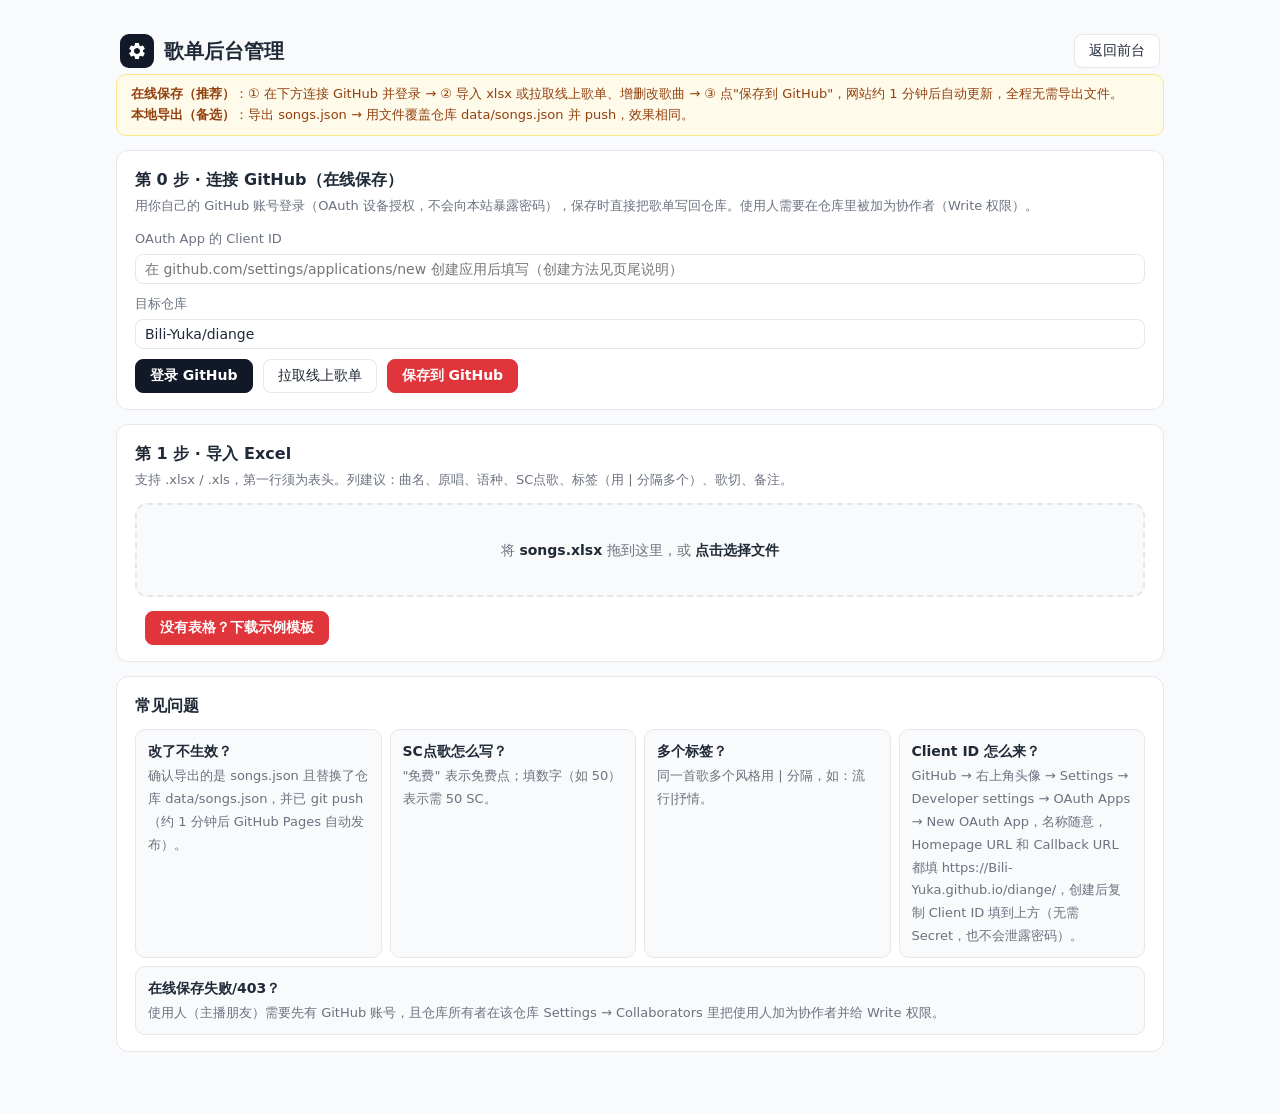
==== admin.html @ 0300aa12 "feat: 后台页新增 GitHub 在线保存（OAuth 设备流）" ====
<!DOCTYPE html>
<html lang="zh-CN">
<head>
<meta charset="UTF-8">
<meta name="viewport" content="width=device-width, initial-scale=1">
<title>歌单后台管理</title>
<link rel="icon" href="data:image/svg+xml,%3Csvg xmlns='http://www.w3.org/2000/svg' viewBox='0 0 24 24'%3E%3Crect width='24' height='24' rx='5' fill='%23111827'/%3E%3Cpath d='M19.14 12.94c.04-.3.06-.61.06-.94 0-.32-.02-.64-.07-.94l2.03-1.58c.18-.14.23-.41.12-.61l-1.92-3.32c-.12-.22-.37-.29-.59-.22l-2.39.96c-.5-.38-1.03-.7-1.62-.94L14.4 2.81c-.04-.24-.24-.41-.48-.41h-3.84c-.24 0-.43.17-.47.41L9.25 5.35C8.66 5.59 8.12 5.92 7.63 6.29L5.24 5.33c-.22-.08-.47 0-.59.22L2.74 8.87C2.62 9.08 2.66 9.34 2.86 9.48l2.03 1.58C4.84 11.36 4.8 11.69 4.8 12s.02.64.07.94l-2.03 1.58c-.18.14-.23.41-.12.61l1.92 3.32c.12.22.37.29.59.22l2.39-.96c.5.38 1.03.7 1.62.94l.36 2.54c.05.24.24.41.48.41h3.84c.24 0 .44-.17.47-.41l.36-2.54c.59-.24 1.13-.56 1.62-.94l2.39.96c.22.08.47 0 .59-.22l1.92-3.32c.12-.22.07-.47-.12-.61l-2.01-1.58zM12 15.6c-1.98 0-3.6-1.62-3.6-3.6s1.62-3.6 3.6-3.6 3.6 1.62 3.6 3.6-1.62 3.6-3.6 3.6z' fill='%23fff'/%3E%3C/svg%3E">
<style>
  :root {
    --accent: #e0353b; --accent-dark: #c12a30;
    --ink: #1f2937; --ink-2: #6b7280; --line: #e5e7eb;
    --bg-soft: #f9fafb;
  }
  * { box-sizing: border-box; }
  body {
    margin: 0; font-family: "Microsoft YaHei", "PingFang SC", system-ui, sans-serif;
    background: var(--bg-soft); color: var(--ink); font-size: 14px; line-height: 1.6;
  }
  .wrap { max-width: 1080px; margin: 0 auto; padding: 16px 16px 48px; }
  header.top { display: flex; align-items: center; justify-content: space-between; gap: 12px; flex-wrap: wrap; padding: 18px 4px 6px; }
  .brand { display: flex; align-items: center; gap: 10px; }
  .brand .logo { width: 34px; height: 34px; border-radius: 9px; background: #111827; color: #fff; display: flex; align-items: center; justify-content: center; font-size: 17px; flex: none; }
  .brand h1 { margin: 0; font-size: 20px; font-weight: 700; }
  .btn {
    border: 1px solid var(--line); background: #fff; color: var(--ink);
    padding: 7px 14px; border-radius: 8px; font-size: 14px; cursor: pointer; font-family: inherit;
  }
  .btn:hover { background: var(--bg-soft); }
  .btn-primary { background: var(--accent); border-color: var(--accent); color: #fff; font-weight: 600; }
  .btn-primary:hover { background: var(--accent-dark); border-color: var(--accent-dark); }
  .btn-dark { background: #111827; border-color: #111827; color: #fff; font-weight: 600; }
  .btn-dark:hover { background: #1f2937; }
  .btn:disabled { opacity: .45; cursor: not-allowed; }
  .card { background: #fff; border: 1px solid var(--line); border-radius: 12px; padding: 16px 18px; margin: 14px 0; }
  .card h2 { margin: 0 0 4px; font-size: 16px; }
  .card .sub { margin: 0 0 12px; color: var(--ink-2); font-size: 13px; }
  .drop {
    border: 2px dashed var(--line); border-radius: 12px; padding: 34px 16px; text-align: center;
    color: var(--ink-2); cursor: pointer; transition: border-color .15s, background .15s; background: var(--bg-soft);
  }
  .drop.drag { border-color: var(--accent); background: #fef2f2; }
  .drop b { color: var(--ink); }
  .mapping { display: flex; flex-wrap: wrap; gap: 10px; }
  .mapping-item { flex: 1 1 150px; }
  .mapping-item label { display: block; font-size: 13px; color: var(--ink-2); margin-bottom: 4px; }
  .select, .input {
    border: 1px solid var(--line); border-radius: 8px; padding: 6px 9px; font-size: 14px;
    font-family: inherit; background: #fff; color: var(--ink); width: 100%;
  }
  .toolbar { display: flex; flex-wrap: wrap; gap: 10px; align-items: center; margin-top: 14px; }
  .table-shell { overflow-x: auto; margin-top: 12px; }
  table { width: 100%; border-collapse: collapse; table-layout: fixed; min-width: 860px; }
  th { background: var(--bg-soft); border-bottom: 1px solid var(--line); padding: 8px 8px; text-align: left; font-weight: 600; font-size: 13px; color: var(--ink-2); white-space: nowrap; }
  td { padding: 5px 8px; border-bottom: 1px solid #f3f4f6; }
  td .input { padding: 4px 8px; font-size: 13px; }
  .del-row { color: var(--accent); border: none; background: none; cursor: pointer; font-size: 13px; font-family: inherit; padding: 4px 6px; }
  .del-row:hover { text-decoration: underline; }
  .count { color: var(--ink-2); font-size: 13px; }
  .steps { display: flex; flex-wrap: wrap; gap: 8px; margin-top: 10px; }
  .step { flex: 1 1 200px; border: 1px solid var(--line); border-radius: 10px; padding: 10px 12px; background: var(--bg-soft); }
  .step b { display: block; margin-bottom: 2px; }
  .step span { color: var(--ink-2); font-size: 13px; }
  .notice { background: #fffbeb; border: 1px solid #fde68a; color: #92400e; padding: 9px 14px; border-radius: 10px; font-size: 13px; }
  .toast {
    position: fixed; left: 50%; bottom: 32px; transform: translateX(-50%);
    background: #111827; color: #fff; padding: 10px 18px; border-radius: 10px; font-size: 14px;
    opacity: 0; pointer-events: none; transition: opacity .2s; z-index: 99; max-width: 84vw;
    box-shadow: 0 8px 24px rgba(0,0,0,.18);
  }
  .toast.show { opacity: 1; }
  pre.out { background: #0f172a; color: #d1d5db; padding: 12px; border-radius: 10px; overflow: auto; max-height: 240px; font-size: 12px; display: none; }
  .gh-row { margin-bottom: 10px; }
  .gh-row label { display: block; font-size: 13px; color: var(--ink-2); margin-bottom: 4px; }
  .gh-status { color: var(--ink-2); font-size: 13px; margin-left: 4px; }
  .gh-ok { color: #15803d; font-weight: 600; }
  .gh-warn { color: #b45309; font-weight: 600; }
</style>
</head>
<body>
<div class="wrap">
  <header class="top">
    <div class="brand">
      <div class="logo"><svg viewBox="0 0 24 24" width="20" height="20" fill="currentColor" aria-hidden="true"><path d="M19.14 12.94c.04-.3.06-.61.06-.94 0-.32-.02-.64-.07-.94l2.03-1.58c.18-.14.23-.41.12-.61l-1.92-3.32c-.12-.22-.37-.29-.59-.22l-2.39.96c-.5-.38-1.03-.7-1.62-.94L14.4 2.81c-.04-.24-.24-.41-.48-.41h-3.84c-.24 0-.43.17-.47.41L9.25 5.35C8.66 5.59 8.12 5.92 7.63 6.29L5.24 5.33c-.22-.08-.47 0-.59.22L2.74 8.87C2.62 9.08 2.66 9.34 2.86 9.48l2.03 1.58C4.84 11.36 4.8 11.69 4.8 12s.02.64.07.94l-2.03 1.58c-.18.14-.23.41-.12.61l1.92 3.32c.12.22.37.29.59.22l2.39-.96c.5.38 1.03.7 1.62.94l.36 2.54c.05.24.24.41.48.41h3.84c.24 0 .44-.17.47-.41l.36-2.54c.59-.24 1.13-.56 1.62-.94l2.39.96c.22.08.47 0 .59-.22l1.92-3.32c.12-.22.07-.47-.12-.61l-2.01-1.58zM12 15.6c-1.98 0-3.6-1.62-3.6-3.6s1.62-3.6 3.6-3.6 3.6 1.62 3.6 3.6-1.62 3.6-3.6 3.6z"/></svg></div>
      <div><h1>歌单后台管理</h1></div>
    </div>
    <button class="btn" onclick="location.href='index.html'">返回前台</button>
  </header>

  <div class="notice">
    <b>在线保存（推荐）</b>：① 在下方连接 GitHub 并登录 → ② 导入 xlsx 或拉取线上歌单、增删改歌曲 → ③ 点"保存到 GitHub"，网站约 1 分钟后自动更新，全程无需导出文件。<br>
    <b>本地导出（备选）</b>：导出 songs.json → 用文件覆盖仓库 data/songs.json 并 push，效果相同。
  </div>

  <div class="card">
    <h2>第 0 步 · 连接 GitHub（在线保存）</h2>
    <p class="sub">用你自己的 GitHub 账号登录（OAuth 设备授权，不会向本站暴露密码），保存时直接把歌单写回仓库。使用人需要在仓库里被加为协作者（Write 权限）。</p>
    <div class="gh-row">
      <label>OAuth App 的 Client ID</label>
      <input class="input" id="ghClientId" placeholder="在 github.com/settings/applications/new 创建应用后填写（创建方法见页尾说明）">
    </div>
    <div class="gh-row">
      <label>目标仓库</label>
      <input class="input" id="ghRepo" value="Bili-Yuka/diange">
    </div>
    <div class="toolbar" style="margin-top:10px;">
      <button class="btn btn-dark" id="btnGhLogin">登录 GitHub</button>
      <button class="btn" id="btnGhLogout" style="display:none;">退出登录</button>
      <button class="btn" id="btnGhLoad">拉取线上歌单</button>
      <button class="btn btn-primary" id="btnGhSave">保存到 GitHub</button>
      <span id="ghStatus" class="gh-status"></span>
    </div>
  </div>

  <div class="card">
    <h2>第 1 步 · 导入 Excel</h2>
    <p class="sub">支持 .xlsx / .xls，第一行须为表头。列建议：曲名、原唱、语种、SC点歌、标签（用 | 分隔多个）、歌切、备注。</p>
    <div class="drop" id="drop">
      将 <b>songs.xlsx</b> 拖到这里，或 <b>点击选择文件</b><br>
      <span id="fileHint" style="font-size:13px;"></span>
    </div>
    <input type="file" id="fileInput" accept=".xlsx,.xls" style="display:none">
    <div class="toolbar" id="importToolbar" hidden>
      <span class="count" id="importInfo"></span>
      <button class="btn btn-primary" id="btnUseTemplate">没有表格？下载示例模板</button>
    </div>
  </div>

  <div class="card" id="mapCard" hidden>
    <h2>第 2 步 · 核对字段映射</h2>
    <p class="sub">把 Excel 里的每一列对应到歌单字段（可手动调整；不用的列选"忽略"）。</p>
    <div class="mapping" id="mappingBox"></div>
    <div class="toolbar">
      <button class="btn btn-primary" id="btnApply">应用映射并预览</button>
    </div>
  </div>

  <div class="card" id="editCard" hidden>
    <h2>第 3 步 · 预览与编辑</h2>
    <p class="sub">直接修改表格内容即可；新增行在末尾追加，删除用行尾的"删"。</p>
    <div class="table-shell">
      <table>
        <colgroup>
          <col style="width:34px"><col style="width:18%"><col style="width:14%"><col style="width:9%">
          <col style="width:12%"><col style="width:20%"><col style="width:9%"><col style="width:18%">
        </colgroup>
        <thead>
          <tr><th></th><th>曲名</th><th>原唱</th><th>语种</th><th>SC点歌</th><th>标签（| 分隔）</th><th>歌切</th><th>备注</th></tr>
        </thead>
        <tbody id="editBody"></tbody>
      </table>
    </div>
    <div class="toolbar">
      <button class="btn" id="btnAddRow">＋ 新增一行</button>
      <span class="count" id="editCount"></span>
    </div>
  </div>

  <div class="card" id="exportCard" hidden>
    <h2>第 4 步 · 导出更新数据</h2>
    <p class="sub">导出后把 songs.json 覆盖到仓库 data/songs.json 并推送，前台即更新。</p>
    <div class="toolbar">
      <button class="btn btn-dark" id="btnExportJson">导出 songs.json（推荐）</button>
      <button class="btn" id="btnExportXlsx">导出 songs.xlsx（备份用）</button>
      <button class="btn" id="btnCopyJson">复制 JSON</button>
    </div>
    <pre class="out" id="jsonPreview"></pre>
  </div>

  <div class="card">
    <h2>常见问题</h2>
    <div class="steps">
      <div class="step"><b>改了不生效？</b><span>确认导出的是 songs.json 且替换了仓库 data/songs.json，并已 git push（约 1 分钟后 GitHub Pages 自动发布）。</span></div>
      <div class="step"><b>SC点歌怎么写？</b><span>"免费" 表示免费点；填数字（如 50）表示需 50 SC。</span></div>
      <div class="step"><b>多个标签？</b><span>同一首歌多个风格用 | 分隔，如：流行|抒情。</span></div>
      <div class="step"><b>Client ID 怎么来？</b><span>GitHub → 右上角头像 → Settings → Developer settings → OAuth Apps → New OAuth App，名称随意，Homepage URL 和 Callback URL 都填 https://Bili-Yuka.github.io/diange/，创建后复制 Client ID 填到上方（无需 Secret，也不会泄露密码）。</span></div>
      <div class="step"><b>在线保存失败/403？</b><span>使用人（主播朋友）需要先有 GitHub 账号，且仓库所有者在该仓库 Settings → Collaborators 里把使用人加为协作者并给 Write 权限。</span></div>
    </div>
  </div>
</div>

<div class="toast" id="toast"></div>

<script>
(function () {
  "use strict";

  var FIELDS = [
    { key: "name", label: "曲名", aliases: ["曲名", "歌名", "歌曲", "title", "歌名/歌手"] },
    { key: "artist", label: "原唱", aliases: ["原唱", "歌手", "演唱"] },
    { key: "lang", label: "语种", aliases: ["语种", "语言"] },
    { key: "sc", label: "SC点歌", aliases: ["sc点歌", "sc", "点歌价格", "价格"] },
    { key: "tags", label: "标签", aliases: ["标签", "风格", "类型"] },
    { key: "cut", label: "歌切", aliases: ["歌切", "切歌"] },
    { key: "note", label: "备注", aliases: ["备注", "说明"] }
  ];
  var SAMPLE_FILE = "data/songs.xlsx";

  var $ = function (id) { return document.getElementById(id); };
  var rows = [];        // [{name,artist,lang,sc,tags,cut,note}]
  var mapping = {};     // excelColIndex -> fieldKey
  var sheetHeaders = [];
  var lastRawBody = []; // 最近一次导入的原始数据行，供“应用映射”重建

  function esc(s) {
    return String(s == null ? "" : s)
      .replace(/&/g, "&amp;").replace(/</g, "&lt;").replace(/>/g, "&gt;")
      .replace(/"/g, "&quot;");
  }
  var toastTimer = null;
  function toast(msg) {
    var t = $("toast");
    t.textContent = msg;
    t.classList.add("show");
    clearTimeout(toastTimer);
    toastTimer = setTimeout(function () { t.classList.remove("show"); }, 2400);
  }

  /* ---------- SheetJS 加载（jsDelivr 优先，cdnjs 兜底） ---------- */
  function loadSheetJS(onReady) {
    if (window.XLSX) { onReady(); return; }
    var urls = [
      "https://fastly.jsdelivr.net/npm/xlsx@0.18.5/dist/xlsx.full.min.js",
      "https://cdnjs.cloudflare.com/ajax/libs/xlsx/0.18.5/xlsx.full.min.js"
    ];
    var i = 0;
    (function next() {
      if (i >= urls.length) { toast("Excel 解析库加载失败，请检查网络后重试"); return; }
      var s = document.createElement("script");
      s.src = urls[i++];
      s.onload = function () { window.XLSX ? onReady() : next(); };
      s.onerror = next;
      document.head.appendChild(s);
    })();
  }

  /* ---------- 拖拽 / 选择文件 ---------- */
  var drop = $("drop"), fileInput = $("fileInput");
  drop.addEventListener("click", function () { fileInput.click(); });
  drop.addEventListener("dragover", function (e) { e.preventDefault(); drop.classList.add("drag"); });
  drop.addEventListener("dragleave", function () { drop.classList.remove("drag"); });
  drop.addEventListener("drop", function (e) {
    e.preventDefault();
    drop.classList.remove("drag");
    if (e.dataTransfer.files.length) handleFile(e.dataTransfer.files[0]);
  });
  fileInput.addEventListener("change", function () { if (fileInput.files.length) handleFile(fileInput.files[0]); });

  function handleFile(file) {
    $("fileHint").textContent = file.name + "（" + (file.size / 1024).toFixed(1) + " KB）";
    loadSheetJS(function () {
      var reader = new FileReader();
      reader.onload = function (e) {
        try {
          var wb = XLSX.read(e.target.result, { type: "array" });
          var ws = wb.Sheets[wb.SheetNames[0]];
          var data = XLSX.utils.sheet_to_json(ws, { header: 1, defval: "" });
          if (!data.length) { toast("表格是空的"); return; }
          sheetHeaders = data[0].map(String).map(function (h) { return h.trim(); });
          var body = data.slice(1).filter(function (r) { return r.some(function (v) { return String(v).trim() !== ""; }); });
          lastRawBody = body;
          initMapping(sheetHeaders);
          rawToRows(body);
          $("importToolbar").hidden = false;
          $("importInfo").textContent = "已读取 " + body.length + " 行数据（含表头 " + sheetHeaders.length + " 列）";
          showCard($("mapCard"), true);
          toast("解析成功，请核对字段映射");
        } catch (err) {
          toast("解析失败：" + err.message);
        }
      };
      reader.readAsArrayBuffer(file);
    });
  }

  /* ---------- 字段映射 ---------- */
  function matchField(header) {
    var h = header.toLowerCase().replace(/[\s_\-]/g, "");
    for (var i = 0; i < FIELDS.length; i++) {
      var f = FIELDS[i];
      if (f.aliases.some(function (a) { return h.indexOf(a.toLowerCase().replace(/[\s_\-]/g, "")) >= 0 || a.toLowerCase().replace(/[\s_\-]/g, "") === h; })) {
        return f.key;
      }
    }
    return "";
  }
  function initMapping(headers) {
    mapping = {};
    headers.forEach(function (h, idx) { mapping[idx] = matchField(h); });
  }
  function showCard(el, show) { el.hidden = !show; }

  function renderMapping() {
    var box = $("mappingBox");
    box.innerHTML = "";
    sheetHeaders.forEach(function (h, idx) {
      var wrap = document.createElement("div");
      wrap.className = "mapping-item";
      var lab = document.createElement("label");
      lab.textContent = "列 " + (idx + 1) + "：" + h;
      var sel = document.createElement("select");
      sel.className = "select";
      var opts = [{ key: "", label: "忽略" }].concat(FIELDS);
      opts.forEach(function (o) {
        var op = document.createElement("option");
        op.value = o.key;
        op.textContent = o.label;
        if (o.key === mapping[idx]) op.selected = true;
        sel.appendChild(op);
      });
      sel.addEventListener("change", function () { mapping[idx] = sel.value; });
      wrap.appendChild(lab); wrap.appendChild(sel);
      box.appendChild(wrap);
    });
  }

  /* ---------- 数据行 ---------- */
  function rawToRows(body) {
    rows = [];
    body.forEach(function (r) {
      var song = { name: "", artist: "", lang: "", sc: "免费", tags: "", cut: "", note: "" };
      sheetHeaders.forEach(function (h, idx) {
        var key = mapping[idx];
        if (!key) return;
        song[key] = String(r[idx] == null ? "" : r[idx]).trim();
      });
      rows.push(song);
    });
    renderEdit();
  }

  function renderEdit() {
    var tb = $("editBody");
    tb.innerHTML = "";
    rows.forEach(function (song, i) {
      var tr = document.createElement("tr");
      var tds = [
        '<td><button class="del-row" data-i="' + i + '" type="button">删</button></td>',
        '<td><input class="input" data-i="' + i + '" data-f="name" value="' + esc(song.name) + '"></td>',
        '<td><input class="input" data-i="' + i + '" data-f="artist" value="' + esc(song.artist) + '"></td>',
        '<td><input class="input" data-i="' + i + '" data-f="lang" value="' + esc(song.lang) + '"></td>',
        '<td><input class="input" data-i="' + i + '" data-f="sc" value="' + esc(song.sc) + '"></td>',
        '<td><input class="input" data-i="' + i + '" data-f="tags" value="' + esc(song.tags) + '"></td>',
        '<td><input class="input" data-i="' + i + '" data-f="cut" value="' + esc(song.cut) + '"></td>',
        '<td><input class="input" data-i="' + i + '" data-f="note" value="' + esc(song.note) + '"></td>'
      ].join("");
      tr.innerHTML = tds;
      tb.appendChild(tr);
    });
    $("editCount").textContent = "共 " + rows.length + " 首";
    showCard($("editCard"), true);
    showCard($("exportCard"), true);
  }

  function bindEditEvents() {
    $("editBody").addEventListener("input", function (e) {
      var t = e.target;
      if (t.classList && t.classList.contains("input") && t.dataset.i != null) {
        rows[parseInt(t.dataset.i, 10)][t.dataset.f] = t.value;
      }
    });
    $("editBody").addEventListener("click", function (e) {
      var b = e.target;
      if (b.classList && b.classList.contains("del-row")) {
        rows.splice(parseInt(b.dataset.i, 10), 1);
        renderEdit();
        toast("已删除该行");
      }
    });
    $("btnAddRow").addEventListener("click", function () {
      rows.push({ name: "", artist: "", lang: "国语", sc: "免费", tags: "", cut: "无", note: "" });
      renderEdit();
      toast("已新增一行");
    });
  }

  /* ---------- 导出 ---------- */
  function buildJson() {
    var out = rows.filter(function (s) { return s.name.trim(); }).map(function (s) {
      var tags = [];
      if (s.tags) tags = s.tags.split(/[|｜,，]/).map(function (x) { return x.trim(); }).filter(Boolean);
      return {
        name: s.name.trim(),
        artist: s.artist.trim(),
        lang: s.lang.trim(),
        sc: s.sc.trim() || "免费",
        tags: tags,
        cut: s.cut.trim(),
        note: s.note.trim()
      };
    });
    return { songs: out };
  }
  function download(filename, text, mime) {
    var blob = new Blob([text], { type: mime || "application/octet-stream" });
    var a = document.createElement("a");
    a.href = URL.createObjectURL(blob);
    a.download = filename;
    document.body.appendChild(a);
    a.click();
    setTimeout(function () { URL.revokeObjectURL(a.href); document.body.removeChild(a); }, 500);
  }

  /* ---------- GitHub 在线保存（OAuth 设备流） ---------- */
  var GH = {
    clientId: "",
    repo: "Bili-Yuka/diange",
    token: null
  };
  try {
    GH.clientId = localStorage.getItem("gh_client_id") || "";
    GH.repo = localStorage.getItem("gh_repo") || "Bili-Yuka/diange";
    GH.token = sessionStorage.getItem("gh_token") || null;
  } catch (e) {}

  function b64encodeUtf8(text) {
    return btoa(unescape(encodeURIComponent(text)));
  }
  function b64decodeUtf8(b64) {
    try {
      return decodeURIComponent(escape(atob(b64)));
    } catch (e) {
      var bin = atob(b64), bytes = new Uint8Array(bin.length);
      for (var i = 0; i < bin.length; i++) bytes[i] = bin.charCodeAt(i);
      return new TextDecoder("utf-8").decode(bytes);
    }
  }
  function ghHeaders() {
    return { "Authorization": "Bearer " + GH.token, "Accept": "application/vnd.github+json" };
  }
  function ghShowStatus(msg, ok) {
    var el = $("ghStatus");
    el.textContent = msg;
    el.className = "gh-status" + (ok ? " gh-ok" : "");
  }
  function ghAfterLogin() {
    fetch("https://api.github.com/user", { headers: ghHeaders() })
      .then(function (r) { return r.json(); })
      .then(function (me) {
        if (me && me.login) {
          ghShowStatus("已登录：" + me.login + "（" + me.name + "）", true);
          $("btnGhLogin").textContent = "重新登录";
          $("btnGhLogout").style.display = "";
        }
      })
      .catch(function () { ghShowStatus("已登录（账号信息获取失败）", true); });
  }
  function ghLogin() {
    var clientId = $("ghClientId").value.trim();
    if (!clientId) { toast("请先在上方填写 OAuth App 的 Client ID"); return; }
    localStorage.setItem("gh_client_id", clientId);
    GH.clientId = clientId;
    ghShowStatus("正在获取授权码…");
    fetch("https://github.com/login/device/code", {
      method: "POST",
      headers: { "Content-Type": "application/json", "Accept": "application/json" },
      body: JSON.stringify({ client_id: clientId, scope: "public_repo" })
    }).then(function (r) { return r.json(); }).then(function (code) {
      if (code.error) { ghShowStatus("获取授权码失败：" + (code.error_description || code.error)); return; }
      ghShowStatus("已弹出 GitHub 页面：请在其中输入授权码 " + code.user_code + "，等待确认授权…", false);
      window.open(code.verification_uri, "_blank");
      var steps = 0;
      var timer = setInterval(function () {
        steps++;
        fetch("https://github.com/login/oauth/access_token", {
          method: "POST",
          headers: { "Content-Type": "application/json", "Accept": "application/json" },
          body: JSON.stringify({ client_id: clientId, device_code: code.device_code, grant_type: "urn:ietf:params:oauth:grant-type:device_code" })
        }).then(function (r) { return r.json(); }).then(function (t) {
          if (t.access_token) {
            clearInterval(timer);
            GH.token = t.access_token;
            try { sessionStorage.setItem("gh_token", t.access_token); } catch (e) {}
            ghAfterLogin();
            toast("GitHub 登录成功");
            return;
          }
          if (t.error === "expired_token" || t.error === "access_denied") {
            clearInterval(timer);
            ghShowStatus("授权失败或已取消，请重试");
            return;
          }
          if (t.error === "slow_down") { steps++; }
          if (steps > 120) {
            clearInterval(timer);
            ghShowStatus("授权超时，请重试");
          }
        });
      }, 5000);
    }).catch(function (err) { ghShowStatus("连接 GitHub 失败：" + err.message); });
  }
  function ghLogout() {
    GH.token = null;
    try { sessionStorage.removeItem("gh_token"); } catch (e) {}
    ghShowStatus("未登录");
    $("btnGhLogin").textContent = "登录 GitHub";
    $("btnGhLogout").style.display = "none";
    toast("已退出登录");
  }
  function ghRepo() {
    var r = $("ghRepo").value.trim();
    if (!r) { toast("请填写目标仓库（格式：用户名/仓库名）"); return ""; }
    localStorage.setItem("gh_repo", r);
    GH.repo = r;
    return r;
  }
  function ghLoadRemote() {
    if (!GH.token) { toast("请先登录 GitHub"); return; }
    var repo = ghRepo();
    if (!repo) return;
    ghShowStatus("正在拉取线上歌单…");
    fetch("https://api.github.com/repos/" + repo + "/contents/data/songs.json", { headers: ghHeaders() })
      .then(function (r) {
        if (r.status === 404) { throw new Error("仓库里还没有 data/songs.json，请先在本地推送一次"); }
        if (r.status === 403) { throw new Error("权限不足（HTTP 403）：你还没有该仓库的写权限，需被加为协作者"); }
        if (!r.ok) { throw new Error("读取失败（HTTP " + r.status + "）"); }
        return r.json();
      })
      .then(function (d) {
        GH.sha = d.sha;
        var data = JSON.parse(b64decodeUtf8(d.content));
        rows = (data.songs || []).map(function (s) {
          return {
            name: s.name || "", artist: s.artist || "", lang: s.lang || "",
            sc: String(s.sc == null ? "" : s.sc), tags: (s.tags || []).join("|"),
            cut: s.cut || "", note: s.note || ""
          };
        });
        renderEdit();
        ghShowStatus("已加载线上歌单 " + rows.length + " 首", true);
        toast("已加载线上歌单 " + rows.length + " 首");
      })
      .catch(function (err) { ghShowStatus(err.message); toast(err.message); });
  }
  function ghSave() {
    if (!GH.token) { toast("请先登录 GitHub"); return; }
    var repo = ghRepo();
    if (!repo) return;
    var text = JSON.stringify(buildJson(), null, 2);
    ghShowStatus("正在保存…");
    fetch("https://api.github.com/repos/" + repo + "/contents/data/songs.json", { headers: ghHeaders() })
      .then(function (r) {
        if (r.status === 404) { throw new Error("仓库里没有 data/songs.json，请先在本地推送一次"); }
        if (r.status === 403) { throw new Error("权限不足（HTTP 403）：你还没有该仓库的写权限，需被加为协作者"); }
        if (!r.ok) { throw new Error("读取失败（HTTP " + r.status + "）"); }
        return r.json();
      })
      .then(function (d) {
        return fetch("https://api.github.com/repos/" + repo + "/contents/data/songs.json", {
          method: "PUT",
          headers: Object.assign({ "Content-Type": "application/json" }, ghHeaders()),
          body: JSON.stringify({ message: "更新歌单（网页后台）", content: b64encodeUtf8(text), sha: d.sha })
        });
      })
      .then(function (put) {
        if (put.status === 200 || put.status === 201) {
          ghShowStatus("已保存成功！网站约 1 分钟后自动更新", true);
          toast("已保存！网站约 1 分钟后自动更新");
        } else if (put.status === 403) {
          ghShowStatus("保存失败：权限不足，需被加为协作者");
        } else if (put.status === 422) {
          ghShowStatus("保存失败：文件刚被他人修改，请重试");
        } else {
          ghShowStatus("保存失败（HTTP " + put.status + "）");
        }
      })
      .catch(function (err) { ghShowStatus(err.message); toast(err.message); });
  }

  /* ---------- 事件绑定 ---------- */
  $("btnApply").addEventListener("click", function () {
    if (lastRawBody && lastRawBody.length) {
      rawToRows(lastRawBody);
      renderMapping();
      toast("已按当前映射重新生成预览");
    } else {
      toast("请先导入 Excel 文件");
    }
  });

  $("btnExportJson").addEventListener("click", function () {
    var data = buildJson();
    var text = JSON.stringify(data, null, 2);
    download("songs.json", text, "application/json");
    $("jsonPreview").textContent = text;
    $("jsonPreview").style.display = "block";
    toast("已导出 songs.json，请覆盖仓库 data/songs.json 后推送");
  });
  $("btnCopyJson").addEventListener("click", function () {
    var text = JSON.stringify(buildJson(), null, 2);
    if (navigator.clipboard && navigator.clipboard.writeText) {
      navigator.clipboard.writeText(text).then(function () { toast("JSON 已复制到剪贴板"); }, function () { toast("复制失败，请手动选择"); });
    } else {
      var ta = document.createElement("textarea");
      ta.value = text; document.body.appendChild(ta); ta.select();
      try { document.execCommand("copy"); toast("JSON 已复制到剪贴板"); } catch (e) { toast("复制失败，请手动选择"); }
      document.body.removeChild(ta);
    }
  });
  $("btnExportXlsx").addEventListener("click", function () {
    loadSheetJS(function () {
      try {
        var data = buildJson();
        var aoa = [["曲名", "原唱", "语种", "SC点歌", "标签", "歌切", "备注"]];
        data.songs.forEach(function (s) {
          aoa.push([s.name, s.artist, s.lang, s.sc, s.tags.join("|"), s.cut, s.note]);
        });
        var ws = XLSX.utils.aoa_to_sheet(aoa);
        ws["!cols"] = [{wch:16},{wch:14},{wch:8},{wch:10},{wch:20},{wch:8},{wch:14}];
        var wb = XLSX.utils.book_new();
        XLSX.utils.book_append_sheet(wb, ws, "歌单");
        XLSX.writeFile(wb, "songs.xlsx");
        toast("已导出 songs.xlsx");
      } catch (err) {
        toast("导出失败：" + err.message);
      }
    });
  });
  $("btnUseTemplate").addEventListener("click", function () {
    var a = document.createElement("a");
    a.href = SAMPLE_FILE;
    a.download = "songs.xlsx";
    document.body.appendChild(a); a.click();
    document.body.removeChild(a);
    toast("已开始下载示例模板 songs.xlsx");
  });

  bindEditEvents();

  /* GitHub 在线保存 - 事件绑定与初始化 */
  $("btnGhLogin").addEventListener("click", ghLogin);
  $("btnGhLogout").addEventListener("click", ghLogout);
  $("btnGhLoad").addEventListener("click", ghLoadRemote);
  $("btnGhSave").addEventListener("click", ghSave);
  $("ghClientId").value = GH.clientId;
  $("ghRepo").value = GH.repo;
  if (GH.token) { ghAfterLogin(); }
})();
</script>
</body>
</html>
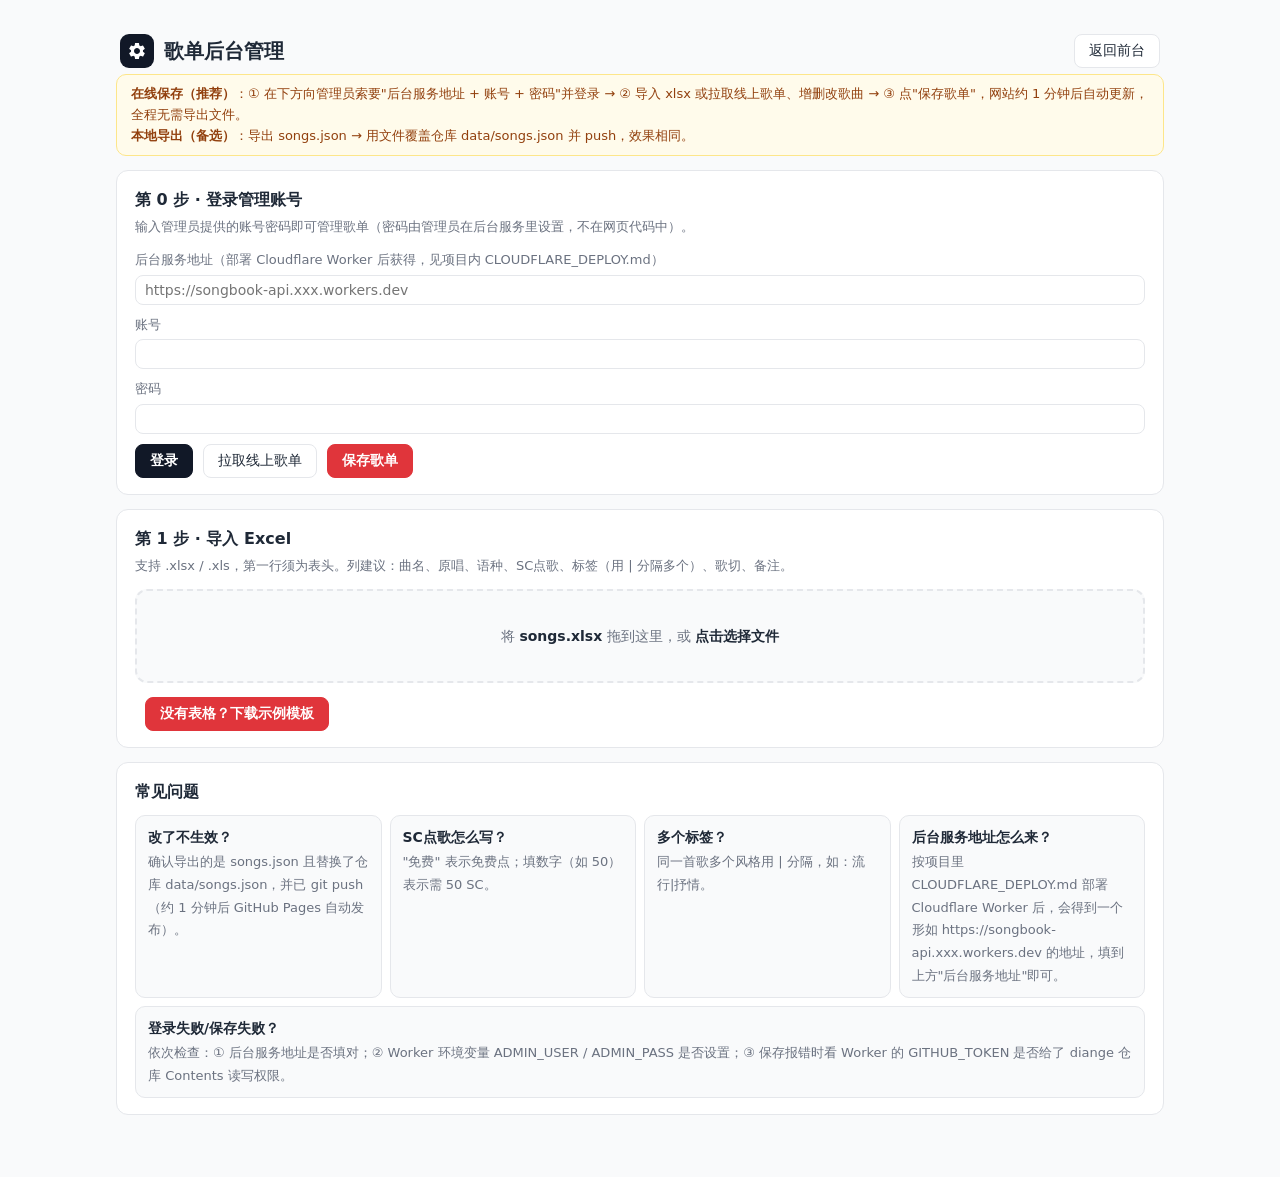
==== commit d023e566: "feat: 账号密码登录后台（Cloudflare Worker 代理写 GitHub）" ====
--- a/admin.html
+++ b/admin.html
@@ -87,26 +87,30 @@
   </header>
 
   <div class="notice">
-    <b>在线保存（推荐）</b>：① 在下方连接 GitHub 并登录 → ② 导入 xlsx 或拉取线上歌单、增删改歌曲 → ③ 点"保存到 GitHub"，网站约 1 分钟后自动更新，全程无需导出文件。<br>
+    <b>在线保存（推荐）</b>：① 在下方向管理员索要"后台服务地址 + 账号 + 密码"并登录 → ② 导入 xlsx 或拉取线上歌单、增删改歌曲 → ③ 点"保存歌单"，网站约 1 分钟后自动更新，全程无需导出文件。<br>
     <b>本地导出（备选）</b>：导出 songs.json → 用文件覆盖仓库 data/songs.json 并 push，效果相同。
   </div>
 
   <div class="card">
-    <h2>第 0 步 · 连接 GitHub（在线保存）</h2>
-    <p class="sub">用你自己的 GitHub 账号登录（OAuth 设备授权，不会向本站暴露密码），保存时直接把歌单写回仓库。使用人需要在仓库里被加为协作者（Write 权限）。</p>
+    <h2>第 0 步 · 登录管理账号</h2>
+    <p class="sub">输入管理员提供的账号密码即可管理歌单（密码由管理员在后台服务里设置，不在网页代码中）。</p>
     <div class="gh-row">
-      <label>OAuth App 的 Client ID</label>
-      <input class="input" id="ghClientId" placeholder="在 github.com/settings/applications/new 创建应用后填写（创建方法见页尾说明）">
+      <label>后台服务地址（部署 Cloudflare Worker 后获得，见项目内 CLOUDFLARE_DEPLOY.md）</label>
+      <input class="input" id="apiUrl" placeholder="https://songbook-api.xxx.workers.dev">
     </div>
     <div class="gh-row">
-      <label>目标仓库</label>
-      <input class="input" id="ghRepo" value="Bili-Yuka/diange">
+      <label>账号</label>
+      <input class="input" id="loginUser" autocomplete="username">
+    </div>
+    <div class="gh-row">
+      <label>密码</label>
+      <input class="input" id="loginPass" type="password" autocomplete="current-password">
     </div>
     <div class="toolbar" style="margin-top:10px;">
-      <button class="btn btn-dark" id="btnGhLogin">登录 GitHub</button>
+      <button class="btn btn-dark" id="btnGhLogin">登录</button>
       <button class="btn" id="btnGhLogout" style="display:none;">退出登录</button>
       <button class="btn" id="btnGhLoad">拉取线上歌单</button>
-      <button class="btn btn-primary" id="btnGhSave">保存到 GitHub</button>
+      <button class="btn btn-primary" id="btnGhSave">保存歌单</button>
       <span id="ghStatus" class="gh-status"></span>
     </div>
   </div>
@@ -172,8 +176,8 @@
       <div class="step"><b>改了不生效？</b><span>确认导出的是 songs.json 且替换了仓库 data/songs.json，并已 git push（约 1 分钟后 GitHub Pages 自动发布）。</span></div>
       <div class="step"><b>SC点歌怎么写？</b><span>"免费" 表示免费点；填数字（如 50）表示需 50 SC。</span></div>
       <div class="step"><b>多个标签？</b><span>同一首歌多个风格用 | 分隔，如：流行|抒情。</span></div>
-      <div class="step"><b>Client ID 怎么来？</b><span>GitHub → 右上角头像 → Settings → Developer settings → OAuth Apps → New OAuth App，名称随意，Homepage URL 和 Callback URL 都填 https://Bili-Yuka.github.io/diange/，创建后复制 Client ID 填到上方（无需 Secret，也不会泄露密码）。</span></div>
-      <div class="step"><b>在线保存失败/403？</b><span>使用人（主播朋友）需要先有 GitHub 账号，且仓库所有者在该仓库 Settings → Collaborators 里把使用人加为协作者并给 Write 权限。</span></div>
+      <div class="step"><b>后台服务地址怎么来？</b><span>按项目里 CLOUDFLARE_DEPLOY.md 部署 Cloudflare Worker 后，会得到一个形如 https://songbook-api.xxx.workers.dev 的地址，填到上方"后台服务地址"即可。</span></div>
+      <div class="step"><b>登录失败/保存失败？</b><span>依次检查：① 后台服务地址是否填对；② Worker 环境变量 ADMIN_USER / ADMIN_PASS 是否设置；③ 保存报错时看 Worker 的 GITHUB_TOKEN 是否给了 diange 仓库 Contents 读写权限。</span></div>
     </div>
   </div>
 </div>
@@ -400,125 +404,78 @@
     setTimeout(function () { URL.revokeObjectURL(a.href); document.body.removeChild(a); }, 500);
   }
 
-  /* ---------- GitHub 在线保存（OAuth 设备流） ---------- */
+  /* ---------- 账号密码登录（经 Cloudflare Worker 代理读写 GitHub） ---------- */
   var GH = {
-    clientId: "",
-    repo: "Bili-Yuka/diange",
-    token: null
+    base: "",
+    token: null,
+    user: ""
   };
   try {
-    GH.clientId = localStorage.getItem("gh_client_id") || "";
-    GH.repo = localStorage.getItem("gh_repo") || "Bili-Yuka/diange";
-    GH.token = sessionStorage.getItem("gh_token") || null;
+    GH.base = localStorage.getItem("api_base") || "";
+    GH.token = sessionStorage.getItem("api_token") || null;
+    GH.user = sessionStorage.getItem("api_user") || "";
   } catch (e) {}
 
-  function b64encodeUtf8(text) {
-    return btoa(unescape(encodeURIComponent(text)));
-  }
-  function b64decodeUtf8(b64) {
-    try {
-      return decodeURIComponent(escape(atob(b64)));
-    } catch (e) {
-      var bin = atob(b64), bytes = new Uint8Array(bin.length);
-      for (var i = 0; i < bin.length; i++) bytes[i] = bin.charCodeAt(i);
-      return new TextDecoder("utf-8").decode(bytes);
-    }
-  }
-  function ghHeaders() {
-    return { "Authorization": "Bearer " + GH.token, "Accept": "application/vnd.github+json" };
-  }
   function ghShowStatus(msg, ok) {
     var el = $("ghStatus");
     el.textContent = msg;
     el.className = "gh-status" + (ok ? " gh-ok" : "");
   }
-  function ghAfterLogin() {
-    fetch("https://api.github.com/user", { headers: ghHeaders() })
-      .then(function (r) { return r.json(); })
-      .then(function (me) {
-        if (me && me.login) {
-          ghShowStatus("已登录：" + me.login + "（" + me.name + "）", true);
-          $("btnGhLogin").textContent = "重新登录";
-          $("btnGhLogout").style.display = "";
-        }
-      })
-      .catch(function () { ghShowStatus("已登录（账号信息获取失败）", true); });
+  function ghApiHeaders() {
+    return { "Authorization": "Bearer " + GH.token, "Content-Type": "application/json" };
+  }
+  function ghBase() {
+    var b = $("apiUrl").value.trim().replace(/\/+$/, "");
+    if (!b) { toast("请填写后台服务地址（Worker URL）"); return ""; }
+    localStorage.setItem("api_base", b);
+    GH.base = b;
+    return b;
   }
   function ghLogin() {
-    var clientId = $("ghClientId").value.trim();
-    if (!clientId) { toast("请先在上方填写 OAuth App 的 Client ID"); return; }
-    localStorage.setItem("gh_client_id", clientId);
-    GH.clientId = clientId;
-    ghShowStatus("正在获取授权码…");
-    fetch("https://github.com/login/device/code", {
+    var base = ghBase();
+    if (!base) return;
+    var u = $("loginUser").value.trim();
+    var p = $("loginPass").value;
+    if (!u || !p) { toast("请输入账号和密码"); return; }
+    ghShowStatus("登录中…");
+    fetch(base + "/api/login", {
       method: "POST",
-      headers: { "Content-Type": "application/json", "Accept": "application/json" },
-      body: JSON.stringify({ client_id: clientId, scope: "public_repo" })
-    }).then(function (r) { return r.json(); }).then(function (code) {
-      if (code.error) { ghShowStatus("获取授权码失败：" + (code.error_description || code.error)); return; }
-      ghShowStatus("已弹出 GitHub 页面：请在其中输入授权码 " + code.user_code + "，等待确认授权…", false);
-      window.open(code.verification_uri, "_blank");
-      var steps = 0;
-      var timer = setInterval(function () {
-        steps++;
-        fetch("https://github.com/login/oauth/access_token", {
-          method: "POST",
-          headers: { "Content-Type": "application/json", "Accept": "application/json" },
-          body: JSON.stringify({ client_id: clientId, device_code: code.device_code, grant_type: "urn:ietf:params:oauth:grant-type:device_code" })
-        }).then(function (r) { return r.json(); }).then(function (t) {
-          if (t.access_token) {
-            clearInterval(timer);
-            GH.token = t.access_token;
-            try { sessionStorage.setItem("gh_token", t.access_token); } catch (e) {}
-            ghAfterLogin();
-            toast("GitHub 登录成功");
-            return;
-          }
-          if (t.error === "expired_token" || t.error === "access_denied") {
-            clearInterval(timer);
-            ghShowStatus("授权失败或已取消，请重试");
-            return;
-          }
-          if (t.error === "slow_down") { steps++; }
-          if (steps > 120) {
-            clearInterval(timer);
-            ghShowStatus("授权超时，请重试");
-          }
-        });
-      }, 5000);
-    }).catch(function (err) { ghShowStatus("连接 GitHub 失败：" + err.message); });
+      headers: { "Content-Type": "application/json" },
+      body: JSON.stringify({ username: u, password: p })
+    }).then(function (r) { return r.json(); }).then(function (d) {
+      if (d && d.token) {
+        GH.token = d.token;
+        GH.user = u;
+        try { sessionStorage.setItem("api_token", d.token); sessionStorage.setItem("api_user", u); } catch (e) {}
+        ghShowStatus("已登录：" + u, true);
+        $("btnGhLogin").textContent = "重新登录";
+        $("btnGhLogout").style.display = "";
+        $("loginPass").value = "";
+        toast("登录成功");
+      } else {
+        ghShowStatus(d && d.error ? d.error : "登录失败");
+      }
+    }).catch(function (err) { ghShowStatus("连接后台服务失败：" + err.message); });
   }
   function ghLogout() {
     GH.token = null;
-    try { sessionStorage.removeItem("gh_token"); } catch (e) {}
+    GH.user = "";
+    try { sessionStorage.removeItem("api_token"); sessionStorage.removeItem("api_user"); } catch (e) {}
     ghShowStatus("未登录");
-    $("btnGhLogin").textContent = "登录 GitHub";
+    $("btnGhLogin").textContent = "登录";
     $("btnGhLogout").style.display = "none";
     toast("已退出登录");
   }
-  function ghRepo() {
-    var r = $("ghRepo").value.trim();
-    if (!r) { toast("请填写目标仓库（格式：用户名/仓库名）"); return ""; }
-    localStorage.setItem("gh_repo", r);
-    GH.repo = r;
-    return r;
-  }
   function ghLoadRemote() {
-    if (!GH.token) { toast("请先登录 GitHub"); return; }
-    var repo = ghRepo();
-    if (!repo) return;
+    if (!GH.token) { toast("请先登录"); return; }
+    var base = ghBase();
+    if (!base) return;
     ghShowStatus("正在拉取线上歌单…");
-    fetch("https://api.github.com/repos/" + repo + "/contents/data/songs.json", { headers: ghHeaders() })
-      .then(function (r) {
-        if (r.status === 404) { throw new Error("仓库里还没有 data/songs.json，请先在本地推送一次"); }
-        if (r.status === 403) { throw new Error("权限不足（HTTP 403）：你还没有该仓库的写权限，需被加为协作者"); }
-        if (!r.ok) { throw new Error("读取失败（HTTP " + r.status + "）"); }
-        return r.json();
-      })
+    fetch(base + "/api/songs", { headers: { "Authorization": "Bearer " + GH.token } })
+      .then(function (r) { return r.json(); })
       .then(function (d) {
-        GH.sha = d.sha;
-        var data = JSON.parse(b64decodeUtf8(d.content));
-        rows = (data.songs || []).map(function (s) {
+        if (d.error) { throw new Error(d.error); }
+        rows = (d.content.songs || []).map(function (s) {
           return {
             name: s.name || "", artist: s.artist || "", lang: s.lang || "",
             sc: String(s.sc == null ? "" : s.sc), tags: (s.tags || []).join("|"),
@@ -532,38 +489,23 @@
       .catch(function (err) { ghShowStatus(err.message); toast(err.message); });
   }
   function ghSave() {
-    if (!GH.token) { toast("请先登录 GitHub"); return; }
-    var repo = ghRepo();
-    if (!repo) return;
-    var text = JSON.stringify(buildJson(), null, 2);
+    if (!GH.token) { toast("请先登录"); return; }
+    var base = ghBase();
+    if (!base) return;
     ghShowStatus("正在保存…");
-    fetch("https://api.github.com/repos/" + repo + "/contents/data/songs.json", { headers: ghHeaders() })
-      .then(function (r) {
-        if (r.status === 404) { throw new Error("仓库里没有 data/songs.json，请先在本地推送一次"); }
-        if (r.status === 403) { throw new Error("权限不足（HTTP 403）：你还没有该仓库的写权限，需被加为协作者"); }
-        if (!r.ok) { throw new Error("读取失败（HTTP " + r.status + "）"); }
-        return r.json();
-      })
-      .then(function (d) {
-        return fetch("https://api.github.com/repos/" + repo + "/contents/data/songs.json", {
-          method: "PUT",
-          headers: Object.assign({ "Content-Type": "application/json" }, ghHeaders()),
-          body: JSON.stringify({ message: "更新歌单（网页后台）", content: b64encodeUtf8(text), sha: d.sha })
-        });
-      })
-      .then(function (put) {
-        if (put.status === 200 || put.status === 201) {
-          ghShowStatus("已保存成功！网站约 1 分钟后自动更新", true);
-          toast("已保存！网站约 1 分钟后自动更新");
-        } else if (put.status === 403) {
-          ghShowStatus("保存失败：权限不足，需被加为协作者");
-        } else if (put.status === 422) {
-          ghShowStatus("保存失败：文件刚被他人修改，请重试");
-        } else {
-          ghShowStatus("保存失败（HTTP " + put.status + "）");
-        }
-      })
-      .catch(function (err) { ghShowStatus(err.message); toast(err.message); });
+    fetch(base + "/api/songs", {
+      method: "PUT",
+      headers: ghApiHeaders(),
+      body: JSON.stringify({ songs: buildJson().songs })
+    }).then(function (r) { return r.json(); }).then(function (d) {
+      if (d && d.ok) {
+        ghShowStatus("已保存成功！网站约 1 分钟后自动更新", true);
+        toast("已保存！网站约 1 分钟后自动更新");
+      } else {
+        ghShowStatus(d && d.error ? d.error : "保存失败");
+        toast(d && d.error ? d.error : "保存失败");
+      }
+    }).catch(function (err) { ghShowStatus("保存失败：" + err.message); });
   }
 
   /* ---------- 事件绑定 ---------- */
@@ -626,14 +568,18 @@
 
   bindEditEvents();
 
-  /* GitHub 在线保存 - 事件绑定与初始化 */
+  /* 账号登录 - 事件绑定与初始化 */
   $("btnGhLogin").addEventListener("click", ghLogin);
   $("btnGhLogout").addEventListener("click", ghLogout);
   $("btnGhLoad").addEventListener("click", ghLoadRemote);
   $("btnGhSave").addEventListener("click", ghSave);
-  $("ghClientId").value = GH.clientId;
-  $("ghRepo").value = GH.repo;
-  if (GH.token) { ghAfterLogin(); }
+  $("apiUrl").value = GH.base;
+  $("loginUser").value = GH.user;
+  if (GH.token) {
+    ghShowStatus("已登录：" + (GH.user || "管理账号"), true);
+    $("btnGhLogin").textContent = "重新登录";
+    $("btnGhLogout").style.display = "";
+  }
 })();
 </script>
 </body>
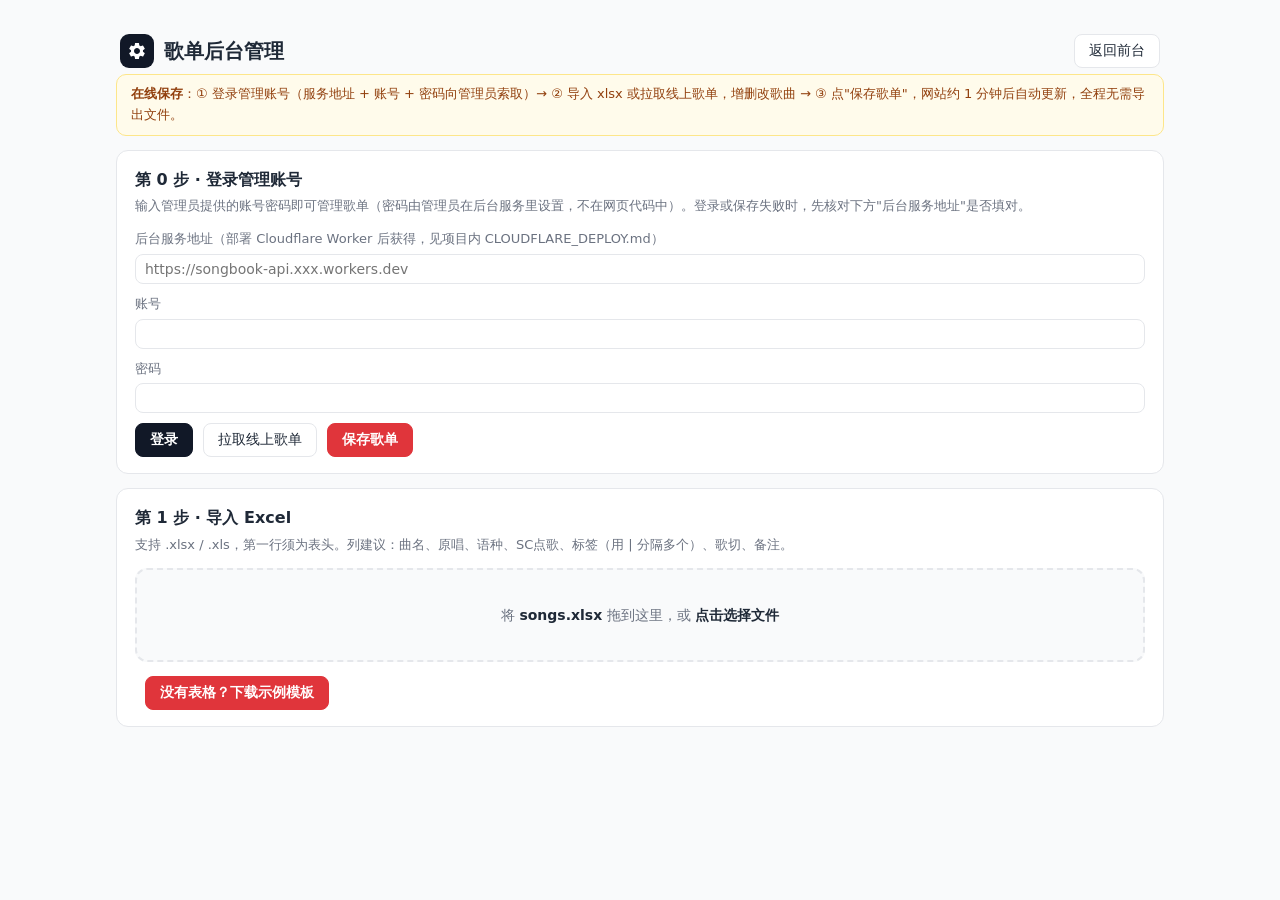
==== commit f608553f: "refactor: 后台页精简为在线保存主流程，保留导出 xlsx 备份按钮" ====
--- a/admin.html
+++ b/admin.html
@@ -87,13 +87,12 @@
   </header>
 
   <div class="notice">
-    <b>在线保存（推荐）</b>：① 在下方向管理员索要"后台服务地址 + 账号 + 密码"并登录 → ② 导入 xlsx 或拉取线上歌单、增删改歌曲 → ③ 点"保存歌单"，网站约 1 分钟后自动更新，全程无需导出文件。<br>
-    <b>本地导出（备选）</b>：导出 songs.json → 用文件覆盖仓库 data/songs.json 并 push，效果相同。
+    <b>在线保存</b>：① 登录管理账号（服务地址 + 账号 + 密码向管理员索取）→ ② 导入 xlsx 或拉取线上歌单，增删改歌曲 → ③ 点"保存歌单"，网站约 1 分钟后自动更新，全程无需导出文件。
   </div>
 
   <div class="card">
     <h2>第 0 步 · 登录管理账号</h2>
-    <p class="sub">输入管理员提供的账号密码即可管理歌单（密码由管理员在后台服务里设置，不在网页代码中）。</p>
+    <p class="sub">输入管理员提供的账号密码即可管理歌单（密码由管理员在后台服务里设置，不在网页代码中）。登录或保存失败时，先核对下方"后台服务地址"是否填对。</p>
     <div class="gh-row">
       <label>后台服务地址（部署 Cloudflare Worker 后获得，见项目内 CLOUDFLARE_DEPLOY.md）</label>
       <input class="input" id="apiUrl" placeholder="https://songbook-api.xxx.workers.dev">
@@ -155,34 +154,12 @@
     </div>
     <div class="toolbar">
       <button class="btn" id="btnAddRow">＋ 新增一行</button>
+      <button class="btn" id="btnExportXlsx">导出 songs.xlsx（备份）</button>
       <span class="count" id="editCount"></span>
     </div>
   </div>
 
-  <div class="card" id="exportCard" hidden>
-    <h2>第 4 步 · 导出更新数据</h2>
-    <p class="sub">导出后把 songs.json 覆盖到仓库 data/songs.json 并推送，前台即更新。</p>
-    <div class="toolbar">
-      <button class="btn btn-dark" id="btnExportJson">导出 songs.json（推荐）</button>
-      <button class="btn" id="btnExportXlsx">导出 songs.xlsx（备份用）</button>
-      <button class="btn" id="btnCopyJson">复制 JSON</button>
-    </div>
-    <pre class="out" id="jsonPreview"></pre>
-  </div>
-
-  <div class="card">
-    <h2>常见问题</h2>
-    <div class="steps">
-      <div class="step"><b>改了不生效？</b><span>确认导出的是 songs.json 且替换了仓库 data/songs.json，并已 git push（约 1 分钟后 GitHub Pages 自动发布）。</span></div>
-      <div class="step"><b>SC点歌怎么写？</b><span>"免费" 表示免费点；填数字（如 50）表示需 50 SC。</span></div>
-      <div class="step"><b>多个标签？</b><span>同一首歌多个风格用 | 分隔，如：流行|抒情。</span></div>
-      <div class="step"><b>后台服务地址怎么来？</b><span>按项目里 CLOUDFLARE_DEPLOY.md 部署 Cloudflare Worker 后，会得到一个形如 https://songbook-api.xxx.workers.dev 的地址，填到上方"后台服务地址"即可。</span></div>
-      <div class="step"><b>登录失败/保存失败？</b><span>依次检查：① 后台服务地址是否填对；② Worker 环境变量 ADMIN_USER / ADMIN_PASS 是否设置；③ 保存报错时看 Worker 的 GITHUB_TOKEN 是否给了 diange 仓库 Contents 读写权限。</span></div>
-    </div>
-  </div>
-</div>
-
-<div class="toast" id="toast"></div>
+  <div class="toast" id="toast"></div>
 
 <script>
 (function () {
@@ -352,7 +329,6 @@
     });
     $("editCount").textContent = "共 " + rows.length + " 首";
     showCard($("editCard"), true);
-    showCard($("exportCard"), true);
   }
 
   function bindEditEvents() {
@@ -519,25 +495,6 @@
     }
   });
 
-  $("btnExportJson").addEventListener("click", function () {
-    var data = buildJson();
-    var text = JSON.stringify(data, null, 2);
-    download("songs.json", text, "application/json");
-    $("jsonPreview").textContent = text;
-    $("jsonPreview").style.display = "block";
-    toast("已导出 songs.json，请覆盖仓库 data/songs.json 后推送");
-  });
-  $("btnCopyJson").addEventListener("click", function () {
-    var text = JSON.stringify(buildJson(), null, 2);
-    if (navigator.clipboard && navigator.clipboard.writeText) {
-      navigator.clipboard.writeText(text).then(function () { toast("JSON 已复制到剪贴板"); }, function () { toast("复制失败，请手动选择"); });
-    } else {
-      var ta = document.createElement("textarea");
-      ta.value = text; document.body.appendChild(ta); ta.select();
-      try { document.execCommand("copy"); toast("JSON 已复制到剪贴板"); } catch (e) { toast("复制失败，请手动选择"); }
-      document.body.removeChild(ta);
-    }
-  });
   $("btnExportXlsx").addEventListener("click", function () {
     loadSheetJS(function () {
       try {
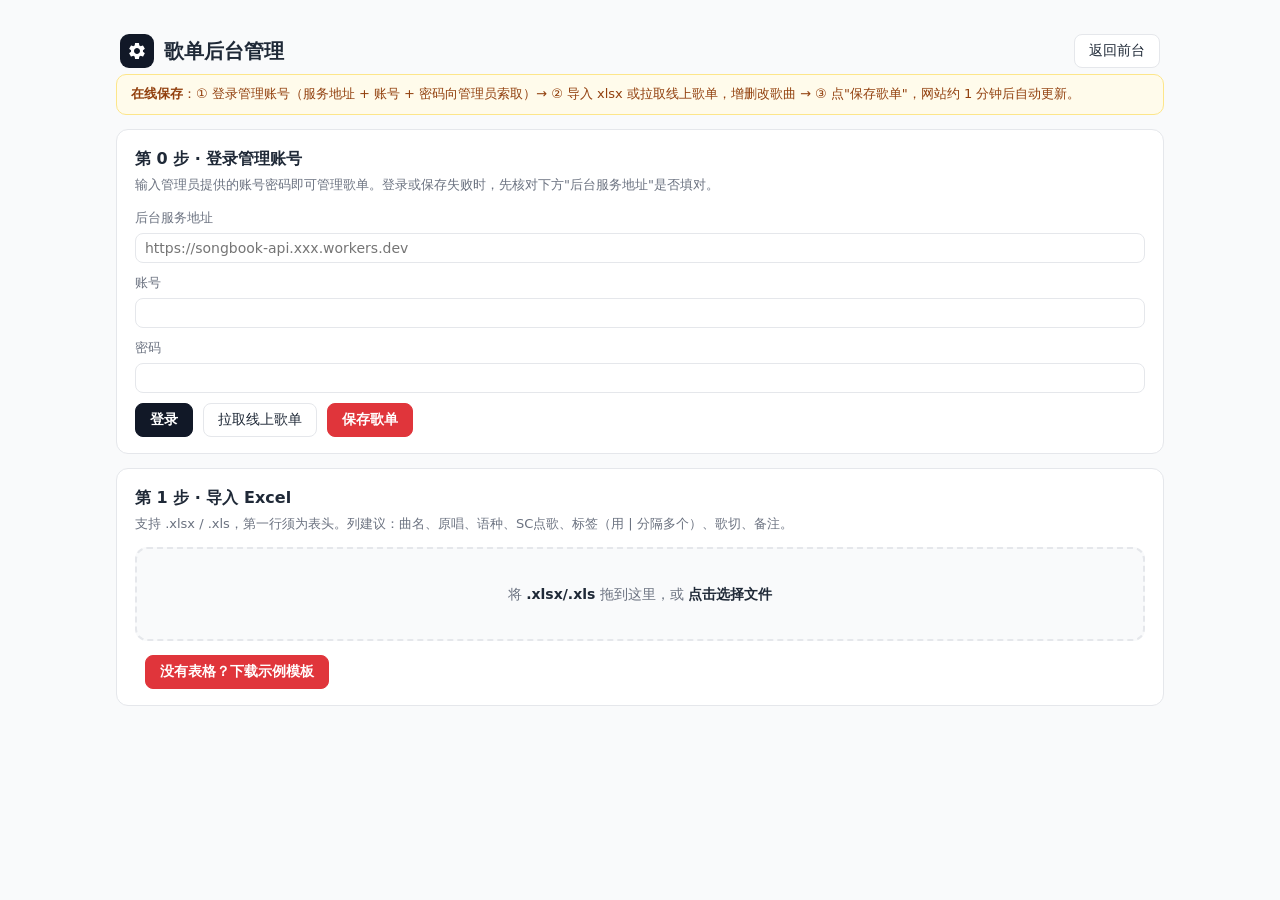
==== commit 62af537e: "refactor: 精简后台页文案（删冗余说明，导入提示改为 .xlsx/.xls）" ====
--- a/admin.html
+++ b/admin.html
@@ -87,14 +87,14 @@
   </header>
 
   <div class="notice">
-    <b>在线保存</b>：① 登录管理账号（服务地址 + 账号 + 密码向管理员索取）→ ② 导入 xlsx 或拉取线上歌单，增删改歌曲 → ③ 点"保存歌单"，网站约 1 分钟后自动更新，全程无需导出文件。
+    <b>在线保存</b>：① 登录管理账号（服务地址 + 账号 + 密码向管理员索取）→ ② 导入 xlsx 或拉取线上歌单，增删改歌曲 → ③ 点"保存歌单"，网站约 1 分钟后自动更新。
   </div>
 
   <div class="card">
     <h2>第 0 步 · 登录管理账号</h2>
-    <p class="sub">输入管理员提供的账号密码即可管理歌单（密码由管理员在后台服务里设置，不在网页代码中）。登录或保存失败时，先核对下方"后台服务地址"是否填对。</p>
+    <p class="sub">输入管理员提供的账号密码即可管理歌单。登录或保存失败时，先核对下方"后台服务地址"是否填对。</p>
     <div class="gh-row">
-      <label>后台服务地址（部署 Cloudflare Worker 后获得，见项目内 CLOUDFLARE_DEPLOY.md）</label>
+      <label>后台服务地址</label>
       <input class="input" id="apiUrl" placeholder="https://songbook-api.xxx.workers.dev">
     </div>
     <div class="gh-row">
@@ -118,7 +118,7 @@
     <h2>第 1 步 · 导入 Excel</h2>
     <p class="sub">支持 .xlsx / .xls，第一行须为表头。列建议：曲名、原唱、语种、SC点歌、标签（用 | 分隔多个）、歌切、备注。</p>
     <div class="drop" id="drop">
-      将 <b>songs.xlsx</b> 拖到这里，或 <b>点击选择文件</b><br>
+      将 <b>.xlsx/.xls</b> 拖到这里，或 <b>点击选择文件</b><br>
       <span id="fileHint" style="font-size:13px;"></span>
     </div>
     <input type="file" id="fileInput" accept=".xlsx,.xls" style="display:none">
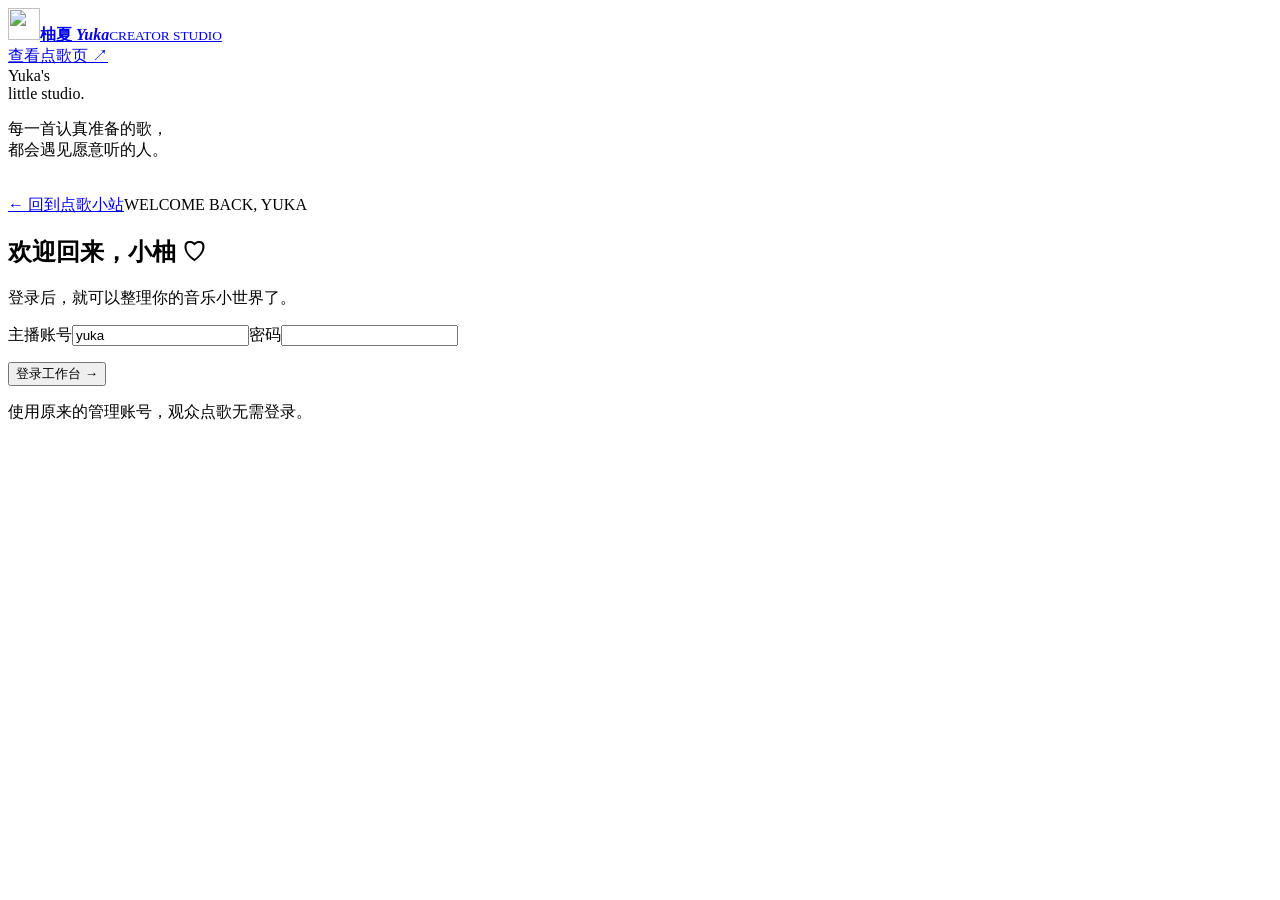
==== commit 24d2cda7: "feat: apply v3 ui package (new interface + 288 songs)" ====
--- a/admin.html
+++ b/admin.html
@@ -1,543 +1,20 @@
-<!DOCTYPE html>
-<html lang="zh-CN">
-<head>
-<meta charset="UTF-8">
-<meta name="viewport" content="width=device-width, initial-scale=1">
-<title>歌单后台管理</title>
-<link rel="icon" href="data:image/svg+xml,%3Csvg xmlns='http://www.w3.org/2000/svg' viewBox='0 0 24 24'%3E%3Crect width='24' height='24' rx='5' fill='%23111827'/%3E%3Cpath d='M19.14 12.94c.04-.3.06-.61.06-.94 0-.32-.02-.64-.07-.94l2.03-1.58c.18-.14.23-.41.12-.61l-1.92-3.32c-.12-.22-.37-.29-.59-.22l-2.39.96c-.5-.38-1.03-.7-1.62-.94L14.4 2.81c-.04-.24-.24-.41-.48-.41h-3.84c-.24 0-.43.17-.47.41L9.25 5.35C8.66 5.59 8.12 5.92 7.63 6.29L5.24 5.33c-.22-.08-.47 0-.59.22L2.74 8.87C2.62 9.08 2.66 9.34 2.86 9.48l2.03 1.58C4.84 11.36 4.8 11.69 4.8 12s.02.64.07.94l-2.03 1.58c-.18.14-.23.41-.12.61l1.92 3.32c.12.22.37.29.59.22l2.39-.96c.5.38 1.03.7 1.62.94l.36 2.54c.05.24.24.41.48.41h3.84c.24 0 .44-.17.47-.41l.36-2.54c.59-.24 1.13-.56 1.62-.94l2.39.96c.22.08.47 0 .59-.22l1.92-3.32c.12-.22.07-.47-.12-.61l-2.01-1.58zM12 15.6c-1.98 0-3.6-1.62-3.6-3.6s1.62-3.6 3.6-3.6 3.6 1.62 3.6 3.6-1.62 3.6-3.6 3.6z' fill='%23fff'/%3E%3C/svg%3E">
-<style>
-  :root {
-    --accent: #e0353b; --accent-dark: #c12a30;
-    --ink: #1f2937; --ink-2: #6b7280; --line: #e5e7eb;
-    --bg-soft: #f9fafb;
-  }
-  * { box-sizing: border-box; }
-  body {
-    margin: 0; font-family: "Microsoft YaHei", "PingFang SC", system-ui, sans-serif;
-    background: var(--bg-soft); color: var(--ink); font-size: 14px; line-height: 1.6;
-  }
-  .wrap { max-width: 1080px; margin: 0 auto; padding: 16px 16px 48px; }
-  header.top { display: flex; align-items: center; justify-content: space-between; gap: 12px; flex-wrap: wrap; padding: 18px 4px 6px; }
-  .brand { display: flex; align-items: center; gap: 10px; }
-  .brand .logo { width: 34px; height: 34px; border-radius: 9px; background: #111827; color: #fff; display: flex; align-items: center; justify-content: center; font-size: 17px; flex: none; }
-  .brand h1 { margin: 0; font-size: 20px; font-weight: 700; }
-  .btn {
-    border: 1px solid var(--line); background: #fff; color: var(--ink);
-    padding: 7px 14px; border-radius: 8px; font-size: 14px; cursor: pointer; font-family: inherit;
-  }
-  .btn:hover { background: var(--bg-soft); }
-  .btn-primary { background: var(--accent); border-color: var(--accent); color: #fff; font-weight: 600; }
-  .btn-primary:hover { background: var(--accent-dark); border-color: var(--accent-dark); }
-  .btn-dark { background: #111827; border-color: #111827; color: #fff; font-weight: 600; }
-  .btn-dark:hover { background: #1f2937; }
-  .btn:disabled { opacity: .45; cursor: not-allowed; }
-  .card { background: #fff; border: 1px solid var(--line); border-radius: 12px; padding: 16px 18px; margin: 14px 0; }
-  .card h2 { margin: 0 0 4px; font-size: 16px; }
-  .card .sub { margin: 0 0 12px; color: var(--ink-2); font-size: 13px; }
-  .drop {
-    border: 2px dashed var(--line); border-radius: 12px; padding: 34px 16px; text-align: center;
-    color: var(--ink-2); cursor: pointer; transition: border-color .15s, background .15s; background: var(--bg-soft);
-  }
-  .drop.drag { border-color: var(--accent); background: #fef2f2; }
-  .drop b { color: var(--ink); }
-  .mapping { display: flex; flex-wrap: wrap; gap: 10px; }
-  .mapping-item { flex: 1 1 150px; }
-  .mapping-item label { display: block; font-size: 13px; color: var(--ink-2); margin-bottom: 4px; }
-  .select, .input {
-    border: 1px solid var(--line); border-radius: 8px; padding: 6px 9px; font-size: 14px;
-    font-family: inherit; background: #fff; color: var(--ink); width: 100%;
-  }
-  .toolbar { display: flex; flex-wrap: wrap; gap: 10px; align-items: center; margin-top: 14px; }
-  .table-shell { overflow-x: auto; margin-top: 12px; }
-  table { width: 100%; border-collapse: collapse; table-layout: fixed; min-width: 860px; }
-  th { background: var(--bg-soft); border-bottom: 1px solid var(--line); padding: 8px 8px; text-align: left; font-weight: 600; font-size: 13px; color: var(--ink-2); white-space: nowrap; }
-  td { padding: 5px 8px; border-bottom: 1px solid #f3f4f6; }
-  td .input { padding: 4px 8px; font-size: 13px; }
-  .del-row { color: var(--accent); border: none; background: none; cursor: pointer; font-size: 13px; font-family: inherit; padding: 4px 6px; }
-  .del-row:hover { text-decoration: underline; }
-  .count { color: var(--ink-2); font-size: 13px; }
-  .steps { display: flex; flex-wrap: wrap; gap: 8px; margin-top: 10px; }
-  .step { flex: 1 1 200px; border: 1px solid var(--line); border-radius: 10px; padding: 10px 12px; background: var(--bg-soft); }
-  .step b { display: block; margin-bottom: 2px; }
-  .step span { color: var(--ink-2); font-size: 13px; }
-  .notice { background: #fffbeb; border: 1px solid #fde68a; color: #92400e; padding: 9px 14px; border-radius: 10px; font-size: 13px; }
-  .toast {
-    position: fixed; left: 50%; bottom: 32px; transform: translateX(-50%);
-    background: #111827; color: #fff; padding: 10px 18px; border-radius: 10px; font-size: 14px;
-    opacity: 0; pointer-events: none; transition: opacity .2s; z-index: 99; max-width: 84vw;
-    box-shadow: 0 8px 24px rgba(0,0,0,.18);
-  }
-  .toast.show { opacity: 1; }
-  pre.out { background: #0f172a; color: #d1d5db; padding: 12px; border-radius: 10px; overflow: auto; max-height: 240px; font-size: 12px; display: none; }
-  .gh-row { margin-bottom: 10px; }
-  .gh-row label { display: block; font-size: 13px; color: var(--ink-2); margin-bottom: 4px; }
-  .gh-status { color: var(--ink-2); font-size: 13px; margin-left: 4px; }
-  .gh-ok { color: #15803d; font-weight: 600; }
-  .gh-warn { color: #b45309; font-weight: 600; }
-</style>
-</head>
-<body>
-<div class="wrap">
-  <header class="top">
-    <div class="brand">
-      <div class="logo"><svg viewBox="0 0 24 24" width="20" height="20" fill="currentColor" aria-hidden="true"><path d="M19.14 12.94c.04-.3.06-.61.06-.94 0-.32-.02-.64-.07-.94l2.03-1.58c.18-.14.23-.41.12-.61l-1.92-3.32c-.12-.22-.37-.29-.59-.22l-2.39.96c-.5-.38-1.03-.7-1.62-.94L14.4 2.81c-.04-.24-.24-.41-.48-.41h-3.84c-.24 0-.43.17-.47.41L9.25 5.35C8.66 5.59 8.12 5.92 7.63 6.29L5.24 5.33c-.22-.08-.47 0-.59.22L2.74 8.87C2.62 9.08 2.66 9.34 2.86 9.48l2.03 1.58C4.84 11.36 4.8 11.69 4.8 12s.02.64.07.94l-2.03 1.58c-.18.14-.23.41-.12.61l1.92 3.32c.12.22.37.29.59.22l2.39-.96c.5.38 1.03.7 1.62.94l.36 2.54c.05.24.24.41.48.41h3.84c.24 0 .44-.17.47-.41l.36-2.54c.59-.24 1.13-.56 1.62-.94l2.39.96c.22.08.47 0 .59-.22l1.92-3.32c.12-.22.07-.47-.12-.61l-2.01-1.58zM12 15.6c-1.98 0-3.6-1.62-3.6-3.6s1.62-3.6 3.6-3.6 3.6 1.62 3.6 3.6-1.62 3.6-3.6 3.6z"/></svg></div>
-      <div><h1>歌单后台管理</h1></div>
-    </div>
-    <button class="btn" onclick="location.href='index.html'">返回前台</button>
-  </header>
-
-  <div class="notice">
-    <b>在线保存</b>：① 登录管理账号（服务地址 + 账号 + 密码向管理员索取）→ ② 导入 xlsx 或拉取线上歌单，增删改歌曲 → ③ 点"保存歌单"，网站约 1 分钟后自动更新。
-  </div>
-
-  <div class="card">
-    <h2>第 0 步 · 登录管理账号</h2>
-    <p class="sub">输入管理员提供的账号密码即可管理歌单。登录或保存失败时，先核对下方"后台服务地址"是否填对。</p>
-    <div class="gh-row">
-      <label>后台服务地址</label>
-      <input class="input" id="apiUrl" placeholder="https://songbook-api.xxx.workers.dev">
-    </div>
-    <div class="gh-row">
-      <label>账号</label>
-      <input class="input" id="loginUser" autocomplete="username">
-    </div>
-    <div class="gh-row">
-      <label>密码</label>
-      <input class="input" id="loginPass" type="password" autocomplete="current-password">
-    </div>
-    <div class="toolbar" style="margin-top:10px;">
-      <button class="btn btn-dark" id="btnGhLogin">登录</button>
-      <button class="btn" id="btnGhLogout" style="display:none;">退出登录</button>
-      <button class="btn" id="btnGhLoad">拉取线上歌单</button>
-      <button class="btn btn-primary" id="btnGhSave">保存歌单</button>
-      <span id="ghStatus" class="gh-status"></span>
-    </div>
-  </div>
-
-  <div class="card">
-    <h2>第 1 步 · 导入 Excel</h2>
-    <p class="sub">支持 .xlsx / .xls，第一行须为表头。列建议：曲名、原唱、语种、SC点歌、标签（用 | 分隔多个）、歌切、备注。</p>
-    <div class="drop" id="drop">
-      将 <b>.xlsx/.xls</b> 拖到这里，或 <b>点击选择文件</b><br>
-      <span id="fileHint" style="font-size:13px;"></span>
-    </div>
-    <input type="file" id="fileInput" accept=".xlsx,.xls" style="display:none">
-    <div class="toolbar" id="importToolbar" hidden>
-      <span class="count" id="importInfo"></span>
-      <button class="btn btn-primary" id="btnUseTemplate">没有表格？下载示例模板</button>
-    </div>
-  </div>
-
-  <div class="card" id="mapCard" hidden>
-    <h2>第 2 步 · 核对字段映射</h2>
-    <p class="sub">把 Excel 里的每一列对应到歌单字段（可手动调整；不用的列选"忽略"）。</p>
-    <div class="mapping" id="mappingBox"></div>
-    <div class="toolbar">
-      <button class="btn btn-primary" id="btnApply">应用映射并预览</button>
-    </div>
-  </div>
-
-  <div class="card" id="editCard" hidden>
-    <h2>第 3 步 · 预览与编辑</h2>
-    <p class="sub">直接修改表格内容即可；新增行在末尾追加，删除用行尾的"删"。</p>
-    <div class="table-shell">
-      <table>
-        <colgroup>
-          <col style="width:34px"><col style="width:18%"><col style="width:14%"><col style="width:9%">
-          <col style="width:12%"><col style="width:20%"><col style="width:9%"><col style="width:18%">
-        </colgroup>
-        <thead>
-          <tr><th></th><th>曲名</th><th>原唱</th><th>语种</th><th>SC点歌</th><th>标签（| 分隔）</th><th>歌切</th><th>备注</th></tr>
-        </thead>
-        <tbody id="editBody"></tbody>
-      </table>
-    </div>
-    <div class="toolbar">
-      <button class="btn" id="btnAddRow">＋ 新增一行</button>
-      <button class="btn" id="btnExportXlsx">导出 songs.xlsx（备份）</button>
-      <span class="count" id="editCount"></span>
-    </div>
-  </div>
-
-  <div class="toast" id="toast"></div>
-
-<script>
-(function () {
-  "use strict";
-
-  var FIELDS = [
-    { key: "name", label: "曲名", aliases: ["曲名", "歌名", "歌曲", "title", "歌名/歌手"] },
-    { key: "artist", label: "原唱", aliases: ["原唱", "歌手", "演唱"] },
-    { key: "lang", label: "语种", aliases: ["语种", "语言"] },
-    { key: "sc", label: "SC点歌", aliases: ["sc点歌", "sc", "点歌价格", "价格"] },
-    { key: "tags", label: "标签", aliases: ["标签", "风格", "类型"] },
-    { key: "cut", label: "歌切", aliases: ["歌切", "切歌"] },
-    { key: "note", label: "备注", aliases: ["备注", "说明"] }
-  ];
-  var SAMPLE_FILE = "data/songs.xlsx";
-
-  var $ = function (id) { return document.getElementById(id); };
-  var rows = [];        // [{name,artist,lang,sc,tags,cut,note}]
-  var mapping = {};     // excelColIndex -> fieldKey
-  var sheetHeaders = [];
-  var lastRawBody = []; // 最近一次导入的原始数据行，供“应用映射”重建
-
-  function esc(s) {
-    return String(s == null ? "" : s)
-      .replace(/&/g, "&amp;").replace(/</g, "&lt;").replace(/>/g, "&gt;")
-      .replace(/"/g, "&quot;");
-  }
-  var toastTimer = null;
-  function toast(msg) {
-    var t = $("toast");
-    t.textContent = msg;
-    t.classList.add("show");
-    clearTimeout(toastTimer);
-    toastTimer = setTimeout(function () { t.classList.remove("show"); }, 2400);
-  }
-
-  /* ---------- SheetJS 加载（jsDelivr 优先，cdnjs 兜底） ---------- */
-  function loadSheetJS(onReady) {
-    if (window.XLSX) { onReady(); return; }
-    var urls = [
-      "https://fastly.jsdelivr.net/npm/xlsx@0.18.5/dist/xlsx.full.min.js",
-      "https://cdnjs.cloudflare.com/ajax/libs/xlsx/0.18.5/xlsx.full.min.js"
-    ];
-    var i = 0;
-    (function next() {
-      if (i >= urls.length) { toast("Excel 解析库加载失败，请检查网络后重试"); return; }
-      var s = document.createElement("script");
-      s.src = urls[i++];
-      s.onload = function () { window.XLSX ? onReady() : next(); };
-      s.onerror = next;
-      document.head.appendChild(s);
-    })();
-  }
-
-  /* ---------- 拖拽 / 选择文件 ---------- */
-  var drop = $("drop"), fileInput = $("fileInput");
-  drop.addEventListener("click", function () { fileInput.click(); });
-  drop.addEventListener("dragover", function (e) { e.preventDefault(); drop.classList.add("drag"); });
-  drop.addEventListener("dragleave", function () { drop.classList.remove("drag"); });
-  drop.addEventListener("drop", function (e) {
-    e.preventDefault();
-    drop.classList.remove("drag");
-    if (e.dataTransfer.files.length) handleFile(e.dataTransfer.files[0]);
-  });
-  fileInput.addEventListener("change", function () { if (fileInput.files.length) handleFile(fileInput.files[0]); });
-
-  function handleFile(file) {
-    $("fileHint").textContent = file.name + "（" + (file.size / 1024).toFixed(1) + " KB）";
-    loadSheetJS(function () {
-      var reader = new FileReader();
-      reader.onload = function (e) {
-        try {
-          var wb = XLSX.read(e.target.result, { type: "array" });
-          var ws = wb.Sheets[wb.SheetNames[0]];
-          var data = XLSX.utils.sheet_to_json(ws, { header: 1, defval: "" });
-          if (!data.length) { toast("表格是空的"); return; }
-          sheetHeaders = data[0].map(String).map(function (h) { return h.trim(); });
-          var body = data.slice(1).filter(function (r) { return r.some(function (v) { return String(v).trim() !== ""; }); });
-          lastRawBody = body;
-          initMapping(sheetHeaders);
-          rawToRows(body);
-          $("importToolbar").hidden = false;
-          $("importInfo").textContent = "已读取 " + body.length + " 行数据（含表头 " + sheetHeaders.length + " 列）";
-          showCard($("mapCard"), true);
-          toast("解析成功，请核对字段映射");
-        } catch (err) {
-          toast("解析失败：" + err.message);
-        }
-      };
-      reader.readAsArrayBuffer(file);
-    });
-  }
-
-  /* ---------- 字段映射 ---------- */
-  function matchField(header) {
-    var h = header.toLowerCase().replace(/[\s_\-]/g, "");
-    for (var i = 0; i < FIELDS.length; i++) {
-      var f = FIELDS[i];
-      if (f.aliases.some(function (a) { return h.indexOf(a.toLowerCase().replace(/[\s_\-]/g, "")) >= 0 || a.toLowerCase().replace(/[\s_\-]/g, "") === h; })) {
-        return f.key;
-      }
-    }
-    return "";
-  }
-  function initMapping(headers) {
-    mapping = {};
-    headers.forEach(function (h, idx) { mapping[idx] = matchField(h); });
-  }
-  function showCard(el, show) { el.hidden = !show; }
-
-  function renderMapping() {
-    var box = $("mappingBox");
-    box.innerHTML = "";
-    sheetHeaders.forEach(function (h, idx) {
-      var wrap = document.createElement("div");
-      wrap.className = "mapping-item";
-      var lab = document.createElement("label");
-      lab.textContent = "列 " + (idx + 1) + "：" + h;
-      var sel = document.createElement("select");
-      sel.className = "select";
-      var opts = [{ key: "", label: "忽略" }].concat(FIELDS);
-      opts.forEach(function (o) {
-        var op = document.createElement("option");
-        op.value = o.key;
-        op.textContent = o.label;
-        if (o.key === mapping[idx]) op.selected = true;
-        sel.appendChild(op);
-      });
-      sel.addEventListener("change", function () { mapping[idx] = sel.value; });
-      wrap.appendChild(lab); wrap.appendChild(sel);
-      box.appendChild(wrap);
-    });
-  }
-
-  /* ---------- 数据行 ---------- */
-  function rawToRows(body) {
-    rows = [];
-    body.forEach(function (r) {
-      var song = { name: "", artist: "", lang: "", sc: "免费", tags: "", cut: "", note: "" };
-      sheetHeaders.forEach(function (h, idx) {
-        var key = mapping[idx];
-        if (!key) return;
-        song[key] = String(r[idx] == null ? "" : r[idx]).trim();
-      });
-      rows.push(song);
-    });
-    renderEdit();
-  }
-
-  function renderEdit() {
-    var tb = $("editBody");
-    tb.innerHTML = "";
-    rows.forEach(function (song, i) {
-      var tr = document.createElement("tr");
-      var tds = [
-        '<td><button class="del-row" data-i="' + i + '" type="button">删</button></td>',
-        '<td><input class="input" data-i="' + i + '" data-f="name" value="' + esc(song.name) + '"></td>',
-        '<td><input class="input" data-i="' + i + '" data-f="artist" value="' + esc(song.artist) + '"></td>',
-        '<td><input class="input" data-i="' + i + '" data-f="lang" value="' + esc(song.lang) + '"></td>',
-        '<td><input class="input" data-i="' + i + '" data-f="sc" value="' + esc(song.sc) + '"></td>',
-        '<td><input class="input" data-i="' + i + '" data-f="tags" value="' + esc(song.tags) + '"></td>',
-        '<td><input class="input" data-i="' + i + '" data-f="cut" value="' + esc(song.cut) + '"></td>',
-        '<td><input class="input" data-i="' + i + '" data-f="note" value="' + esc(song.note) + '"></td>'
-      ].join("");
-      tr.innerHTML = tds;
-      tb.appendChild(tr);
-    });
-    $("editCount").textContent = "共 " + rows.length + " 首";
-    showCard($("editCard"), true);
-  }
-
-  function bindEditEvents() {
-    $("editBody").addEventListener("input", function (e) {
-      var t = e.target;
-      if (t.classList && t.classList.contains("input") && t.dataset.i != null) {
-        rows[parseInt(t.dataset.i, 10)][t.dataset.f] = t.value;
-      }
-    });
-    $("editBody").addEventListener("click", function (e) {
-      var b = e.target;
-      if (b.classList && b.classList.contains("del-row")) {
-        rows.splice(parseInt(b.dataset.i, 10), 1);
-        renderEdit();
-        toast("已删除该行");
-      }
-    });
-    $("btnAddRow").addEventListener("click", function () {
-      rows.push({ name: "", artist: "", lang: "国语", sc: "免费", tags: "", cut: "无", note: "" });
-      renderEdit();
-      toast("已新增一行");
-    });
-  }
-
-  /* ---------- 导出 ---------- */
-  function buildJson() {
-    var out = rows.filter(function (s) { return s.name.trim(); }).map(function (s) {
-      var tags = [];
-      if (s.tags) tags = s.tags.split(/[|｜,，]/).map(function (x) { return x.trim(); }).filter(Boolean);
-      return {
-        name: s.name.trim(),
-        artist: s.artist.trim(),
-        lang: s.lang.trim(),
-        sc: s.sc.trim() || "免费",
-        tags: tags,
-        cut: s.cut.trim(),
-        note: s.note.trim()
-      };
-    });
-    return { songs: out };
-  }
-  function download(filename, text, mime) {
-    var blob = new Blob([text], { type: mime || "application/octet-stream" });
-    var a = document.createElement("a");
-    a.href = URL.createObjectURL(blob);
-    a.download = filename;
-    document.body.appendChild(a);
-    a.click();
-    setTimeout(function () { URL.revokeObjectURL(a.href); document.body.removeChild(a); }, 500);
-  }
-
-  /* ---------- 账号密码登录（经 Cloudflare Worker 代理读写 GitHub） ---------- */
-  var GH = {
-    base: "",
-    token: null,
-    user: ""
-  };
-  try {
-    GH.base = localStorage.getItem("api_base") || "";
-    GH.token = sessionStorage.getItem("api_token") || null;
-    GH.user = sessionStorage.getItem("api_user") || "";
-  } catch (e) {}
-
-  function ghShowStatus(msg, ok) {
-    var el = $("ghStatus");
-    el.textContent = msg;
-    el.className = "gh-status" + (ok ? " gh-ok" : "");
-  }
-  function ghApiHeaders() {
-    return { "Authorization": "Bearer " + GH.token, "Content-Type": "application/json" };
-  }
-  function ghBase() {
-    var b = $("apiUrl").value.trim().replace(/\/+$/, "");
-    if (!b) { toast("请填写后台服务地址（Worker URL）"); return ""; }
-    localStorage.setItem("api_base", b);
-    GH.base = b;
-    return b;
-  }
-  function ghLogin() {
-    var base = ghBase();
-    if (!base) return;
-    var u = $("loginUser").value.trim();
-    var p = $("loginPass").value;
-    if (!u || !p) { toast("请输入账号和密码"); return; }
-    ghShowStatus("登录中…");
-    fetch(base + "/api/login", {
-      method: "POST",
-      headers: { "Content-Type": "application/json" },
-      body: JSON.stringify({ username: u, password: p })
-    }).then(function (r) { return r.json(); }).then(function (d) {
-      if (d && d.token) {
-        GH.token = d.token;
-        GH.user = u;
-        try { sessionStorage.setItem("api_token", d.token); sessionStorage.setItem("api_user", u); } catch (e) {}
-        ghShowStatus("已登录：" + u, true);
-        $("btnGhLogin").textContent = "重新登录";
-        $("btnGhLogout").style.display = "";
-        $("loginPass").value = "";
-        toast("登录成功");
-      } else {
-        ghShowStatus(d && d.error ? d.error : "登录失败");
-      }
-    }).catch(function (err) { ghShowStatus("连接后台服务失败：" + err.message); });
-  }
-  function ghLogout() {
-    GH.token = null;
-    GH.user = "";
-    try { sessionStorage.removeItem("api_token"); sessionStorage.removeItem("api_user"); } catch (e) {}
-    ghShowStatus("未登录");
-    $("btnGhLogin").textContent = "登录";
-    $("btnGhLogout").style.display = "none";
-    toast("已退出登录");
-  }
-  function ghLoadRemote() {
-    if (!GH.token) { toast("请先登录"); return; }
-    var base = ghBase();
-    if (!base) return;
-    ghShowStatus("正在拉取线上歌单…");
-    fetch(base + "/api/songs", { headers: { "Authorization": "Bearer " + GH.token } })
-      .then(function (r) { return r.json(); })
-      .then(function (d) {
-        if (d.error) { throw new Error(d.error); }
-        rows = (d.content.songs || []).map(function (s) {
-          return {
-            name: s.name || "", artist: s.artist || "", lang: s.lang || "",
-            sc: String(s.sc == null ? "" : s.sc), tags: (s.tags || []).join("|"),
-            cut: s.cut || "", note: s.note || ""
-          };
-        });
-        renderEdit();
-        ghShowStatus("已加载线上歌单 " + rows.length + " 首", true);
-        toast("已加载线上歌单 " + rows.length + " 首");
-      })
-      .catch(function (err) { ghShowStatus(err.message); toast(err.message); });
-  }
-  function ghSave() {
-    if (!GH.token) { toast("请先登录"); return; }
-    var base = ghBase();
-    if (!base) return;
-    ghShowStatus("正在保存…");
-    fetch(base + "/api/songs", {
-      method: "PUT",
-      headers: ghApiHeaders(),
-      body: JSON.stringify({ songs: buildJson().songs })
-    }).then(function (r) { return r.json(); }).then(function (d) {
-      if (d && d.ok) {
-        ghShowStatus("已保存成功！网站约 1 分钟后自动更新", true);
-        toast("已保存！网站约 1 分钟后自动更新");
-      } else {
-        ghShowStatus(d && d.error ? d.error : "保存失败");
-        toast(d && d.error ? d.error : "保存失败");
-      }
-    }).catch(function (err) { ghShowStatus("保存失败：" + err.message); });
-  }
-
-  /* ---------- 事件绑定 ---------- */
-  $("btnApply").addEventListener("click", function () {
-    if (lastRawBody && lastRawBody.length) {
-      rawToRows(lastRawBody);
-      renderMapping();
-      toast("已按当前映射重新生成预览");
-    } else {
-      toast("请先导入 Excel 文件");
-    }
-  });
-
-  $("btnExportXlsx").addEventListener("click", function () {
-    loadSheetJS(function () {
-      try {
-        var data = buildJson();
-        var aoa = [["曲名", "原唱", "语种", "SC点歌", "标签", "歌切", "备注"]];
-        data.songs.forEach(function (s) {
-          aoa.push([s.name, s.artist, s.lang, s.sc, s.tags.join("|"), s.cut, s.note]);
-        });
-        var ws = XLSX.utils.aoa_to_sheet(aoa);
-        ws["!cols"] = [{wch:16},{wch:14},{wch:8},{wch:10},{wch:20},{wch:8},{wch:14}];
-        var wb = XLSX.utils.book_new();
-        XLSX.utils.book_append_sheet(wb, ws, "歌单");
-        XLSX.writeFile(wb, "songs.xlsx");
-        toast("已导出 songs.xlsx");
-      } catch (err) {
-        toast("导出失败：" + err.message);
-      }
-    });
-  });
-  $("btnUseTemplate").addEventListener("click", function () {
-    var a = document.createElement("a");
-    a.href = SAMPLE_FILE;
-    a.download = "songs.xlsx";
-    document.body.appendChild(a); a.click();
-    document.body.removeChild(a);
-    toast("已开始下载示例模板 songs.xlsx");
-  });
-
-  bindEditEvents();
-
-  /* 账号登录 - 事件绑定与初始化 */
-  $("btnGhLogin").addEventListener("click", ghLogin);
-  $("btnGhLogout").addEventListener("click", ghLogout);
-  $("btnGhLoad").addEventListener("click", ghLoadRemote);
-  $("btnGhSave").addEventListener("click", ghSave);
-  $("apiUrl").value = GH.base;
-  $("loginUser").value = GH.user;
-  if (GH.token) {
-    ghShowStatus("已登录：" + (GH.user || "管理账号"), true);
-    $("btnGhLogin").textContent = "重新登录";
-    $("btnGhLogout").style.display = "";
-  }
-})();
-</script>
-</body>
-</html>
+<!doctype html>
+<html lang="zh-CN">
+<head><meta charset="UTF-8"><meta name="viewport" content="width=device-width,initial-scale=1"><meta name="theme-color" content="#fbf7fa"><title>主播工作台 · 柚夏 Yuka</title><link rel="icon" href="./assets/flower.svg" type="image/svg+xml"><link rel="stylesheet" href="./styles.css?v=20261022"><link rel="stylesheet" href="./studio.css?v=20261022"><script type="module" src="./admin.js?v=20261022"></script></head>
+<body class="admin-body">
+<header class="site-header"><a class="brand" href="./"><img src="./assets/flower.svg" width="32" height="32" alt=""><span><b>柚夏 <em>Yuka</em></b><small>CREATOR STUDIO</small></span></a><nav><a href="./" target="_blank" rel="noopener">查看点歌页 ↗</a><button class="soft-button" id="logout" hidden>退出登录</button></nav></header>
+<main id="auth-screen" class="auth-screen"><div class="auth-decoration" aria-hidden="true"><span>Yuka's<br>little studio.</span><p>每一首认真准备的歌，<br>都会遇见愿意听的人。</p><img src="./assets/flower.svg" alt=""></div><section class="auth-card"><a href="./" class="back-link">← 回到点歌小站</a><span class="eyebrow">WELCOME BACK, YUKA</span><h1>欢迎回来，小柚 ♡</h1><p>登录后，就可以整理你的音乐小世界了。</p><form id="auth-form"><label>主播账号<input name="username" autocomplete="username" value="yuka" required maxlength="100"></label><label>密码<input type="password" name="password" autocomplete="current-password" required maxlength="200"></label><p class="form-error" id="auth-error" role="alert"></p><button class="primary-button full-width" id="auth-submit" type="submit">登录工作台 →</button></form><p class="auth-tip">使用原来的管理账号，观众点歌无需登录。</p></section></main>
+<main id="studio" class="studio" hidden>
+<aside class="studio-sidebar"><span class="eyebrow">MY LITTLE STUDIO</span><h2>主播工作台</h2><a href="#manage" class="sidebar-tab active">♫ <span>歌单管理</span></a><button class="sidebar-tab" id="sidebar-import">↑ <span>导入歌单</span></button><a href="#help" class="sidebar-tab">♧ <span>使用说明</span></a><div class="sidebar-foot"><img src="./assets/flower.svg" alt=""><p>慢慢整理，慢慢唱。<br>这里的每一首歌都是你的心意。</p></div></aside>
+<div class="studio-main"><section id="manage"><div class="studio-heading"><div><span class="eyebrow">YOUR SONGS, YOUR STAGE</span><h1>整理你的歌单 <span>✿</span></h1><p>新增一首心动的歌，或者把整份歌单带过来。</p></div><button class="primary-button" id="add-song" disabled>＋ 添加歌曲</button></div>
+<div class="metric-grid"><div><span>全部歌曲</span><b id="admin-total">—</b><small>每一首，都认真准备</small></div><div><span>免费点歌</span><b id="admin-free">—</b><small>等待被你选中的旋律</small></div><div><span>歌曲语种</span><b id="admin-languages">—</b><small>用不同语言唱给你听</small></div></div>
+<div class="sync-notice" role="status" id="sync-status">正在读取线上歌单…</div>
+<div class="admin-toolbar"><label class="search-wrap"><span aria-hidden="true">⌕</span><input type="search" id="admin-search" placeholder="搜索歌名或歌手…" aria-label="管理歌单搜索"></label><div><button class="soft-button" id="reload-songs">刷新线上歌单</button><button class="soft-button" id="import-open" disabled>↑ 导入歌单</button><button class="soft-button" id="export-xlsx" disabled>↓ 导出 Excel</button><button class="plain backup-link" id="export-json" disabled>备份</button></div></div>
+<div class="table-wrap"><table class="song-table"><thead><tr><th>歌曲 / 歌手</th><th>语种 · SC点歌</th><th>标签 / 歌切 / 备注</th><th>操作</th></tr></thead><tbody id="admin-songs"><tr><td colspan="4">正在读取歌单…</td></tr></tbody></table></div><p class="table-foot" id="admin-result"></p>
+<div class="save-bar"><div><strong id="save-status">歌单读取中</strong><p>修改先保留在当前页面，点击保存后才会更新网站。</p></div><button class="primary-button" id="save-songs" disabled>保存到线上歌单 ♡</button></div></section>
+<section id="help" class="studio-help"><span class="eyebrow">A LITTLE NOTE</span><h2>给小柚的使用说明</h2><ol><li>登录后会自动读取最新的线上歌单。</li><li>添加、编辑、删除或导入后，记得点击“保存到线上歌单”。</li><li>保存成功后，点歌页通常需要约 1 分钟更新，请稍后刷新查看。</li><li>导入前可先点“备份”。Excel 的第一行使用“曲名、原唱、语种、SC点歌、标签、歌切、备注”。</li></ol><p>网站标语、立绘和配色由网页文件管理；账号密码由原后台管理者维护。</p></section></div></main>
+<dialog id="song-dialog" class="wide-dialog"><button class="dialog-x" data-close aria-label="关闭">×</button><span class="eyebrow">ONE MORE SONG</span><h2 id="song-dialog-title">添加一首歌</h2><form id="song-form"><label>歌名 <span class="required">*</span><input name="name" required maxlength="250"></label><label>原唱 / 歌手<input name="artist" maxlength="250"></label><div class="two-fields"><label>语种<input name="lang" list="languages-list" maxlength="60"><datalist id="languages-list"><option>国语</option><option>日语</option><option>英语</option><option>粤语</option><option>韩语</option></datalist></label><label>SC点歌<input name="sc" list="sc-list" maxlength="60"><datalist id="sc-list"><option>免费</option><option>50</option><option>100</option></datalist><small>免费填“免费”，付费填数字即可。</small></label></div><label>标签<input name="tags" maxlength="1000" placeholder="治愈、抒情、动漫…"></label><label>歌切<input name="cut" maxlength="1500" placeholder="可以填写歌切链接或说明"></label><label>备注<textarea name="note" rows="2" maxlength="1500"></textarea></label><button type="submit" class="primary-button full-width">保留修改 ♡</button></form></dialog>
+<dialog id="import-dialog" class="wide-dialog import-dialog"><button class="dialog-x" data-close aria-label="关闭">×</button><span class="eyebrow">BRING YOUR SONGBOOK</span><h2>把整份歌单带过来</h2><p class="muted">支持 .xlsx，最多 5 MB / 5000 首。导入后仍需点击保存，才会更新线上歌单。</p><label class="upload-zone" id="upload-zone"><span>↑</span><b>点击选择，或把歌单拖到这里</b><small id="file-label">Excel · .xlsx</small><input type="file" id="import-file" accept=".xlsx" aria-label="选择 Excel 歌单"></label><a class="text-link" href="./assets/yuka-import-template.xlsx" download>下载 Excel 模板 ↗</a><div id="import-preview" hidden><div class="import-summary" id="import-summary"></div><div class="table-wrap preview-table"><table><thead><tr><th>歌名</th><th>歌手</th><th>语种</th><th>SC点歌</th></tr></thead><tbody id="preview-rows"></tbody></table></div><p class="muted">最多预览前 20 首。重复歌曲会在确认时显示数量。</p><label>导入方式<select id="import-mode"><option value="append">追加新歌，跳过已有同名同歌手歌曲</option><option value="replace">用这份表格替换当前全部歌单</option></select></label><button class="primary-button full-width" id="import-confirm">确认带入当前页面</button></div><p class="form-error" id="import-error" role="alert"></p></dialog>
+<dialog id="confirm-dialog"><span class="eyebrow">JUST ONE MORE CHECK</span><h2 id="confirm-title"></h2><p id="confirm-text" class="muted"></p><div class="dialog-actions"><button class="soft-button" id="confirm-cancel">再想想</button><button class="primary-button" id="confirm-ok">确认</button></div></dialog>
+<div id="toast" class="toast" role="status" aria-live="polite" hidden></div>
+</body></html>
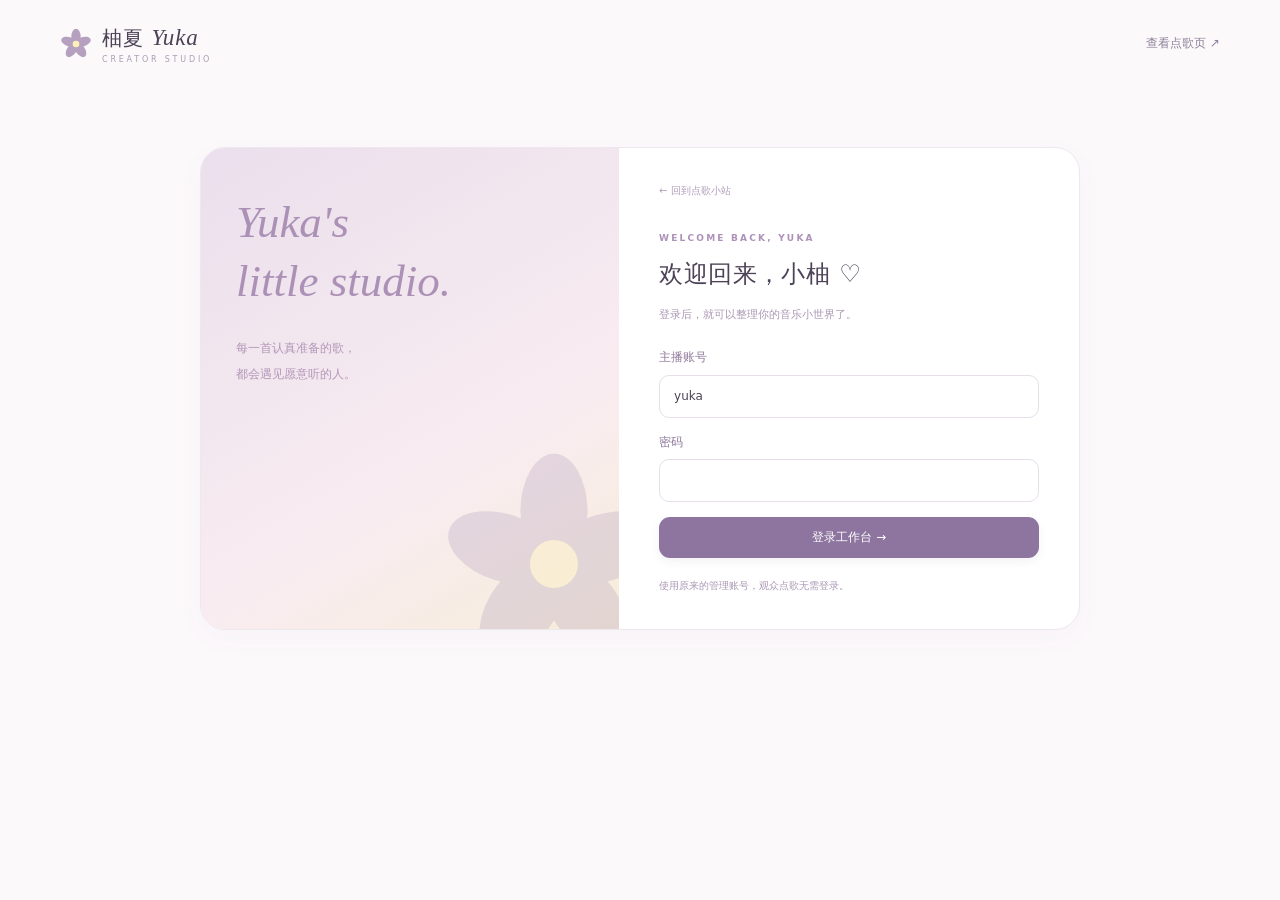
==== commit 092ac7b4: "feat: 工作台译名管理升级 (nameZh + 8-col xlsx) #7" ====
--- a/admin.html
+++ b/admin.html
@@ -1,20 +1,20 @@
-<!doctype html>
-<html lang="zh-CN">
-<head><meta charset="UTF-8"><meta name="viewport" content="width=device-width,initial-scale=1"><meta name="theme-color" content="#fbf7fa"><title>主播工作台 · 柚夏 Yuka</title><link rel="icon" href="./assets/flower.svg" type="image/svg+xml"><link rel="stylesheet" href="./styles.css?v=20261022"><link rel="stylesheet" href="./studio.css?v=20261022"><script type="module" src="./admin.js?v=20261022"></script></head>
-<body class="admin-body">
-<header class="site-header"><a class="brand" href="./"><img src="./assets/flower.svg" width="32" height="32" alt=""><span><b>柚夏 <em>Yuka</em></b><small>CREATOR STUDIO</small></span></a><nav><a href="./" target="_blank" rel="noopener">查看点歌页 ↗</a><button class="soft-button" id="logout" hidden>退出登录</button></nav></header>
-<main id="auth-screen" class="auth-screen"><div class="auth-decoration" aria-hidden="true"><span>Yuka's<br>little studio.</span><p>每一首认真准备的歌，<br>都会遇见愿意听的人。</p><img src="./assets/flower.svg" alt=""></div><section class="auth-card"><a href="./" class="back-link">← 回到点歌小站</a><span class="eyebrow">WELCOME BACK, YUKA</span><h1>欢迎回来，小柚 ♡</h1><p>登录后，就可以整理你的音乐小世界了。</p><form id="auth-form"><label>主播账号<input name="username" autocomplete="username" value="yuka" required maxlength="100"></label><label>密码<input type="password" name="password" autocomplete="current-password" required maxlength="200"></label><p class="form-error" id="auth-error" role="alert"></p><button class="primary-button full-width" id="auth-submit" type="submit">登录工作台 →</button></form><p class="auth-tip">使用原来的管理账号，观众点歌无需登录。</p></section></main>
-<main id="studio" class="studio" hidden>
-<aside class="studio-sidebar"><span class="eyebrow">MY LITTLE STUDIO</span><h2>主播工作台</h2><a href="#manage" class="sidebar-tab active">♫ <span>歌单管理</span></a><button class="sidebar-tab" id="sidebar-import">↑ <span>导入歌单</span></button><a href="#help" class="sidebar-tab">♧ <span>使用说明</span></a><div class="sidebar-foot"><img src="./assets/flower.svg" alt=""><p>慢慢整理，慢慢唱。<br>这里的每一首歌都是你的心意。</p></div></aside>
-<div class="studio-main"><section id="manage"><div class="studio-heading"><div><span class="eyebrow">YOUR SONGS, YOUR STAGE</span><h1>整理你的歌单 <span>✿</span></h1><p>新增一首心动的歌，或者把整份歌单带过来。</p></div><button class="primary-button" id="add-song" disabled>＋ 添加歌曲</button></div>
-<div class="metric-grid"><div><span>全部歌曲</span><b id="admin-total">—</b><small>每一首，都认真准备</small></div><div><span>免费点歌</span><b id="admin-free">—</b><small>等待被你选中的旋律</small></div><div><span>歌曲语种</span><b id="admin-languages">—</b><small>用不同语言唱给你听</small></div></div>
-<div class="sync-notice" role="status" id="sync-status">正在读取线上歌单…</div>
-<div class="admin-toolbar"><label class="search-wrap"><span aria-hidden="true">⌕</span><input type="search" id="admin-search" placeholder="搜索歌名或歌手…" aria-label="管理歌单搜索"></label><div><button class="soft-button" id="reload-songs">刷新线上歌单</button><button class="soft-button" id="import-open" disabled>↑ 导入歌单</button><button class="soft-button" id="export-xlsx" disabled>↓ 导出 Excel</button><button class="plain backup-link" id="export-json" disabled>备份</button></div></div>
-<div class="table-wrap"><table class="song-table"><thead><tr><th>歌曲 / 歌手</th><th>语种 · SC点歌</th><th>标签 / 歌切 / 备注</th><th>操作</th></tr></thead><tbody id="admin-songs"><tr><td colspan="4">正在读取歌单…</td></tr></tbody></table></div><p class="table-foot" id="admin-result"></p>
-<div class="save-bar"><div><strong id="save-status">歌单读取中</strong><p>修改先保留在当前页面，点击保存后才会更新网站。</p></div><button class="primary-button" id="save-songs" disabled>保存到线上歌单 ♡</button></div></section>
-<section id="help" class="studio-help"><span class="eyebrow">A LITTLE NOTE</span><h2>给小柚的使用说明</h2><ol><li>登录后会自动读取最新的线上歌单。</li><li>添加、编辑、删除或导入后，记得点击“保存到线上歌单”。</li><li>保存成功后，点歌页通常需要约 1 分钟更新，请稍后刷新查看。</li><li>导入前可先点“备份”。Excel 的第一行使用“曲名、原唱、语种、SC点歌、标签、歌切、备注”。</li></ol><p>网站标语、立绘和配色由网页文件管理；账号密码由原后台管理者维护。</p></section></div></main>
-<dialog id="song-dialog" class="wide-dialog"><button class="dialog-x" data-close aria-label="关闭">×</button><span class="eyebrow">ONE MORE SONG</span><h2 id="song-dialog-title">添加一首歌</h2><form id="song-form"><label>歌名 <span class="required">*</span><input name="name" required maxlength="250"></label><label>原唱 / 歌手<input name="artist" maxlength="250"></label><div class="two-fields"><label>语种<input name="lang" list="languages-list" maxlength="60"><datalist id="languages-list"><option>国语</option><option>日语</option><option>英语</option><option>粤语</option><option>韩语</option></datalist></label><label>SC点歌<input name="sc" list="sc-list" maxlength="60"><datalist id="sc-list"><option>免费</option><option>50</option><option>100</option></datalist><small>免费填“免费”，付费填数字即可。</small></label></div><label>标签<input name="tags" maxlength="1000" placeholder="治愈、抒情、动漫…"></label><label>歌切<input name="cut" maxlength="1500" placeholder="可以填写歌切链接或说明"></label><label>备注<textarea name="note" rows="2" maxlength="1500"></textarea></label><button type="submit" class="primary-button full-width">保留修改 ♡</button></form></dialog>
-<dialog id="import-dialog" class="wide-dialog import-dialog"><button class="dialog-x" data-close aria-label="关闭">×</button><span class="eyebrow">BRING YOUR SONGBOOK</span><h2>把整份歌单带过来</h2><p class="muted">支持 .xlsx，最多 5 MB / 5000 首。导入后仍需点击保存，才会更新线上歌单。</p><label class="upload-zone" id="upload-zone"><span>↑</span><b>点击选择，或把歌单拖到这里</b><small id="file-label">Excel · .xlsx</small><input type="file" id="import-file" accept=".xlsx" aria-label="选择 Excel 歌单"></label><a class="text-link" href="./assets/yuka-import-template.xlsx" download>下载 Excel 模板 ↗</a><div id="import-preview" hidden><div class="import-summary" id="import-summary"></div><div class="table-wrap preview-table"><table><thead><tr><th>歌名</th><th>歌手</th><th>语种</th><th>SC点歌</th></tr></thead><tbody id="preview-rows"></tbody></table></div><p class="muted">最多预览前 20 首。重复歌曲会在确认时显示数量。</p><label>导入方式<select id="import-mode"><option value="append">追加新歌，跳过已有同名同歌手歌曲</option><option value="replace">用这份表格替换当前全部歌单</option></select></label><button class="primary-button full-width" id="import-confirm">确认带入当前页面</button></div><p class="form-error" id="import-error" role="alert"></p></dialog>
-<dialog id="confirm-dialog"><span class="eyebrow">JUST ONE MORE CHECK</span><h2 id="confirm-title"></h2><p id="confirm-text" class="muted"></p><div class="dialog-actions"><button class="soft-button" id="confirm-cancel">再想想</button><button class="primary-button" id="confirm-ok">确认</button></div></dialog>
-<div id="toast" class="toast" role="status" aria-live="polite" hidden></div>
-</body></html>
+<!doctype html>
+<html lang="zh-CN">
+<head><meta charset="UTF-8"><meta name="viewport" content="width=device-width,initial-scale=1"><meta name="theme-color" content="#fbf7fa"><title>主播工作台 · 柚夏 Yuka</title><link rel="icon" href="./assets/flower.svg" type="image/svg+xml"><link rel="stylesheet" href="./styles.css?v=20261027-studio"><link rel="stylesheet" href="./studio.css?v=20261027-studio"><script type="module" src="./admin.js?v=20261027-studio"></script></head>
+<body class="admin-body">
+<header class="site-header"><a class="brand" href="./"><img src="./assets/flower.svg" width="32" height="32" alt=""><span><b>柚夏 <em>Yuka</em></b><small>CREATOR STUDIO</small></span></a><nav><a href="./" target="_blank" rel="noopener">查看点歌页 ↗</a><button class="soft-button" id="logout" hidden>退出登录</button></nav></header>
+<main id="auth-screen" class="auth-screen"><div class="auth-decoration" aria-hidden="true"><span>Yuka's<br>little studio.</span><p>每一首认真准备的歌，<br>都会遇见愿意听的人。</p><img src="./assets/flower.svg" alt=""></div><section class="auth-card"><a href="./" class="back-link">← 回到点歌小站</a><span class="eyebrow">WELCOME BACK, YUKA</span><h1>欢迎回来，小柚 ♡</h1><p>登录后，就可以整理你的音乐小世界了。</p><form id="auth-form"><label>主播账号<input name="username" autocomplete="username" value="yuka" required maxlength="100"></label><label>密码<input type="password" name="password" autocomplete="current-password" required maxlength="200"></label><p class="form-error" id="auth-error" role="alert"></p><button class="primary-button full-width" id="auth-submit" type="submit">登录工作台 →</button></form><p class="auth-tip">使用原来的管理账号，观众点歌无需登录。</p></section></main>
+<main id="studio" class="studio" hidden>
+<aside class="studio-sidebar"><span class="eyebrow">MY LITTLE STUDIO</span><h2>主播工作台</h2><a href="#manage" class="sidebar-tab active">♫ <span>歌单管理</span></a><button class="sidebar-tab" id="sidebar-import">↑ <span>导入歌单</span></button><a href="#help" class="sidebar-tab">♧ <span>使用说明</span></a><div class="sidebar-foot"><img src="./assets/flower.svg" alt=""><p>慢慢整理，慢慢唱。<br>这里的每一首歌都是你的心意。</p></div></aside>
+<div class="studio-main"><section id="manage"><div class="studio-heading"><div><span class="eyebrow">YOUR SONGS, YOUR STAGE</span><h1>整理你的歌单 <span>✿</span></h1><p>新增一首心动的歌，或者把整份歌单带过来。</p></div><button class="primary-button" id="add-song" disabled>＋ 添加歌曲</button></div>
+<div class="metric-grid"><div><span>全部歌曲</span><b id="admin-total">—</b><small>每一首，都认真准备</small></div><div><span>免费点歌</span><b id="admin-free">—</b><small>等待被你选中的旋律</small></div><div><span>歌曲语种</span><b id="admin-languages">—</b><small>用不同语言唱给你听</small></div></div>
+<div class="sync-notice" role="status" id="sync-status">正在读取线上歌单…</div>
+<div class="admin-toolbar"><label class="search-wrap"><span aria-hidden="true">⌕</span><input type="search" id="admin-search" placeholder="搜索歌名或歌手…" aria-label="管理歌单搜索"></label><div><button class="soft-button" id="reload-songs">刷新线上歌单</button><button class="soft-button" id="import-open" disabled>↑ 导入歌单</button><button class="soft-button" id="export-xlsx" disabled>↓ 导出 Excel</button><button class="plain backup-link" id="export-json" disabled>备份</button></div></div>
+<div class="table-wrap"><table class="song-table"><thead><tr><th>歌曲 / 歌手</th><th>语种 · SC点歌</th><th>标签 / 歌切 / 备注</th><th>操作</th></tr></thead><tbody id="admin-songs"><tr><td colspan="4">正在读取歌单…</td></tr></tbody></table></div><p class="table-foot" id="admin-result"></p>
+<div class="save-bar"><div><strong id="save-status">歌单读取中</strong><p>修改先保留在当前页面，点击保存后才会更新网站。</p></div><button class="primary-button" id="save-songs" disabled>保存到线上歌单 ♡</button></div></section>
+<section id="help" class="studio-help"><span class="eyebrow">A LITTLE NOTE</span><h2>给小柚的使用说明</h2><ol><li>登录后会自动读取最新的线上歌单。</li><li>添加、编辑、删除或导入后，记得点击“保存到线上歌单”。</li><li>保存成功后，点歌页通常需要约 1 分钟更新，请稍后刷新查看。</li><li>导入前可先点“备份”。Excel 的第一行使用“曲名、中文译名、原唱、语种、SC点歌、标签、歌切、备注”。</li></ol><p>网站标语、立绘和配色由网页文件管理；账号密码由原后台管理者维护。</p></section></div></main>
+<dialog id="song-dialog" class="wide-dialog"><button class="dialog-x" data-close aria-label="关闭">×</button><span class="eyebrow">ONE MORE SONG</span><h2 id="song-dialog-title">添加一首歌</h2><form id="song-form"><label>歌名（原文） <span class="required">*</span><input name="name" required maxlength="250"></label><label>原唱 / 歌手<input name="artist" maxlength="250"></label><div class="two-fields"><label>语种<select name="lang" id="song-language" required><option value="国语">国语</option><option value="日语">日语</option><option value="韩语">韩语</option><option value="英文">英文</option></select></label><label>SC点歌<input name="sc" list="sc-list" maxlength="60"><datalist id="sc-list"><option>免费</option><option>50</option><option>100</option></datalist><small>免费填“免费”，付费填数字即可。</small></label></div><label id="translation-field" hidden>中文译名<input name="nameZh" maxlength="250" placeholder="填写这首歌的中文译名" disabled><small>用于展示和搜索；点歌仍复制原文歌名。可以留空，之后再补。</small></label><label>标签<input name="tags" maxlength="1000" placeholder="治愈、抒情、动漫…"></label><label>歌切<input name="cut" maxlength="1500" placeholder="可以填写歌切链接或说明"></label><label>备注<textarea name="note" rows="2" maxlength="1500"></textarea></label><button type="submit" class="primary-button full-width">保留修改 ♡</button></form></dialog>
+<dialog id="import-dialog" class="wide-dialog import-dialog"><button class="dialog-x" data-close aria-label="关闭">×</button><span class="eyebrow">BRING YOUR SONGBOOK</span><h2>把整份歌单带过来</h2><p class="muted">支持 .xlsx，最多 5 MB / 5000 首。导入后仍需点击保存，才会更新线上歌单。</p><label class="upload-zone" id="upload-zone"><span>↑</span><b>点击选择，或把歌单拖到这里</b><small id="file-label">Excel · .xlsx</small><input type="file" id="import-file" accept=".xlsx" aria-label="选择 Excel 歌单"></label><a class="text-link" href="./assets/yuka-import-template.xlsx" id="download-template" download>下载 Excel 模板 ↗</a><div id="import-preview" hidden><div class="import-summary" id="import-summary"></div><div class="table-wrap preview-table"><table><thead><tr><th>歌名</th><th>歌手</th><th>语种</th><th>SC点歌</th></tr></thead><tbody id="preview-rows"></tbody></table></div><p class="muted">最多预览前 20 首。重复歌曲会在确认时显示数量。</p><label>导入方式<select id="import-mode"><option value="append">追加新歌，跳过已有同名同歌手歌曲</option><option value="replace">用这份表格替换当前全部歌单</option></select></label><button class="primary-button full-width" id="import-confirm">确认带入当前页面</button></div><p class="form-error" id="import-error" role="alert"></p></dialog>
+<dialog id="confirm-dialog"><span class="eyebrow">JUST ONE MORE CHECK</span><h2 id="confirm-title"></h2><p id="confirm-text" class="muted"></p><div class="dialog-actions"><button class="soft-button" id="confirm-cancel">再想想</button><button class="primary-button" id="confirm-ok">确认</button></div></dialog>
+<div id="toast" class="toast" role="status" aria-live="polite" hidden></div>
+</body></html>
--- a/styles.css
+++ b/styles.css
@@ -0,0 +1,27 @@
+@charset "UTF-8";
+:root{--bg:#fcf9fb;--paper:#fff;--ink:#4d4357;--muted:#958a9d;--purple:#8e759f;--purple-deep:#705a81;--lavender:#f1eaf5;--pink:#f7e6ed;--rose:#c88b9f;--line:#eee7ee;--cream:#fbf3da;--radius:22px;--shadow:0 8px 28px #7e608309;font-family:"Microsoft YaHei","PingFang SC","Hiragino Sans GB",system-ui,sans-serif;color:var(--ink);font-synthesis:none;scroll-behavior:smooth}
+*{box-sizing:border-box}body{margin:0;background:var(--bg);font-size:14px;line-height:1.6}button,input,select,textarea{font:inherit}button,a,input,textarea,select{-webkit-tap-highlight-color:transparent}button,a{touch-action:manipulation}button{cursor:pointer}button:disabled{cursor:wait;opacity:.55}button{color:inherit}a{color:inherit;text-decoration:none}button:focus-visible,a:focus-visible,input:focus-visible,select:focus-visible,textarea:focus-visible{outline:3px solid #c6acd6;outline-offset:3px}button{border:0}img{display:block;max-width:100%}[hidden]{display:none!important}h1,h2,h3,p{margin:0}h1,h2{font-weight:650;letter-spacing:.02em}input,textarea,select{min-width:0}input,textarea{width:100%;padding:11px 14px;border:1px solid #e7deea;border-radius:10px;background:#fff;color:var(--ink)}textarea{resize:vertical}input::placeholder,textarea::placeholder{color:#aaa0b1}input[type=checkbox]{width:16px;height:16px;accent-color:var(--purple)}small{font-size:11px}.plain{padding:5px 0;background:none}.muted{color:var(--muted);font-size:12px}.text-link{color:var(--purple);text-decoration:underline;text-underline-offset:4px;font-size:12px}.site-header{height:87px;max-width:1240px;padding:0 40px;margin:auto;display:flex;align-items:center;justify-content:space-between;gap:20px}.brand{display:flex;gap:10px;align-items:center}.brand b{display:block;font-size:20px;font-weight:650;letter-spacing:.04em}.brand em,.footer-brand em{font-family:Georgia,serif;font-weight:400;font-size:23px}.brand small{display:block;color:#ac9bb7;font-size:8px;letter-spacing:2.8px;margin-top:-3px}.site-header nav{display:flex;gap:30px;align-items:center;font-size:12px}.site-header nav>a,.site-header nav>.plain{color:#8e819a}.site-header .nav-active{color:var(--purple-deep)}.nav-active:after{content:"";display:block;width:15px;height:3px;border-radius:3px;background:#c8b2d5;margin:7px auto -10px}.admin-link{background:#f0eaf4;border:1px solid #e6ddec;border-radius:30px;padding:8px 15px}.admin-link span{margin-right:4px}.page{max-width:1160px;padding:0 20px;margin:auto}.eyebrow{display:block;font-size:9px;color:#ac91b8;letter-spacing:2.2px;font-weight:600}.hero{height:328px;position:relative;display:grid;grid-template-columns:1.1fr 1fr;overflow:hidden;border-radius:28px;background:linear-gradient(110deg,#f4e9f0 0%,#f7eef3 50%,#e9e4f1 100%);border:1px solid #f0e4ed}.hero-content{padding:40px 0 30px 43px;position:relative;z-index:2}.sparkle{font-size:15px;margin-right:5px;color:#b593ab}.hero h1{font-size:37px;line-height:1.45;font-weight:650;margin:15px 0 11px;letter-spacing:.06em;color:#65516d}.handwritten{color:#aa819d;font-weight:400}.hero p{font-size:12px;color:#9c889f}.hero-actions{display:flex;align-items:center;gap:17px;margin-top:24px}.primary-button,.soft-button,.shuffle-button,.danger-button{display:inline-flex;align-items:center;justify-content:center;gap:12px;border-radius:11px;padding:11px 21px;font-size:12px;font-weight:500;transition:background .18s,transform .18s}.primary-button{background:var(--purple);color:white;box-shadow:0 4px 9px #8e759f18}.primary-button:hover{background:var(--purple-deep);transform:translateY(-1px)}.soft-button{background:#fff9;border:1px solid #e9dfed;color:#8b7599}.soft-button:hover{background:var(--lavender)}.hero .soft-button{background:#fffc}.schedule{font-size:10px;color:#ac93aa;display:inline-flex;align-items:center;gap:7px}.schedule:before{content:"";width:4px;height:4px;border-radius:50%;background:#c29fb0}.hero-visual{position:relative;isolation:isolate}.orbit{position:absolute;border:1px solid #fff8;border-radius:50%;width:315px;height:315px;top:30px;left:25px;z-index:-1}.orbit-two{width:370px;height:370px;top:2px;left:-2px;border-style:dashed;opacity:.65}.hero-script{font-family:Georgia,serif;font-style:italic;position:absolute;font-size:90px;letter-spacing:6px;color:#fff7;top:40px;left:-30px;z-index:0;transform:rotate(-13deg)}.hero-star{position:absolute;color:white;z-index:3}.star-one{font-size:35px;top:50px;right:41px}.star-two{font-size:22px;bottom:80px;left:40px;color:#c7afcf}.portrait-window{position:absolute;inset:0;overflow:hidden;mix-blend-mode:multiply}.portrait-window img{position:absolute;max-width:none;width:930px;height:auto;top:-143px;left:-181px}.music-ticket{position:absolute;bottom:21px;left:35px;right:35px;background:#fffffff0;backdrop-filter:blur(10px);border:1px solid #fff;border-radius:14px;display:flex;gap:11px;align-items:center;padding:12px 13px;box-shadow:0 8px 25px #6e4b7c12;z-index:4;transform:rotate(-3deg)}.record{height:35px;width:35px;flex-shrink:0;border-radius:50%;display:grid;place-items:center;background:repeating-radial-gradient(circle,#93839c 0 2px,#87758f 3px 4px);color:#fff1c6;font-size:17px}.music-ticket small{font-size:6px;letter-spacing:1.1px;color:#ab98b4;display:block}.music-ticket b{font-weight:500;font-size:11px;color:#80658e}.music-ticket i{margin-left:auto;color:#b49ac1;letter-spacing:2px;font-style:normal;font-size:15px}.notice{display:flex;gap:12px;align-items:center;background:#fffaf0;border:1px solid #f1e9d9;border-radius:13px;margin-top:17px;padding:12px 18px;color:#9d8c69}.notice-icon{font-size:21px;color:#c9ae7a}.notice p{flex:1;font-size:11px;line-height:1.8}.notice button{font-size:10px;white-space:nowrap;color:#b59b71}.notice button span{margin-left:9px}.songbook{scroll-margin-top:20px;margin-top:43px}.section-heading{display:flex;align-items:center;justify-content:space-between;margin-bottom:23px}.section-heading .eyebrow{font-size:8px;letter-spacing:2px}.section-heading h2{font-size:24px;margin-top:5px}.tiny-flower{color:#cdb6cf;font-size:21px;display:inline-block;margin-left:12px;transform:rotate(15deg)}.section-heading p{font-size:11px;color:#a99aaa;margin-top:7px}.song-stats{text-align:right;display:flex;align-items:baseline;gap:9px}.song-stats b{font-family:Georgia,serif;font-weight:400;font-size:33px;color:#92779f}.song-stats span{font-size:10px;color:#ac9bb3}.demo-notice{background:#f5eef8;border:1px dashed #dacbe3;border-radius:10px;font-size:11px;color:#9c85aa;padding:10px 14px;margin:12px 0 18px;line-height:1.8}.demo-notice a{text-decoration:underline;margin-left:8px}.song-controls{display:flex;gap:12px}.search-wrap{display:flex;align-items:center;gap:10px;background:white;border:1px solid var(--line);border-radius:12px;padding:0 15px;flex:1;box-shadow:var(--shadow);min-width:0}.search-wrap svg{width:18px;height:18px;fill:none;stroke:#ac9bb4;stroke-width:1.5}.search-wrap input{border:0;background:transparent;outline:none;padding:14px 0;font-size:12px}.search-wrap input:focus-visible{outline:none}.search-wrap:focus-within{border-color:#bfa2ce}.search-wrap kbd{font:11px Georgia,serif;background:#faf8fb;border:1px solid #eee8f1;border-radius:4px;padding:0 6px;color:#b5a8bd}.shuffle-button{background:#eee6f4;color:#9679a6;padding-left:22px;padding-right:22px;border:1px solid #e9ddef;white-space:nowrap}.shuffle-button span{font-size:22px;line-height:1}.shuffle-button:hover{background:#e5d8ed}.filter-area{padding:19px 0 17px;border-bottom:1px solid var(--line)}.filter-line{display:flex;align-items:flex-start;gap:17px;margin:8px 0}.filter-label{font-size:10px;line-height:26px;color:#b2a5b8;min-width:24px}.filter-chips{display:flex;flex-wrap:wrap;gap:7px}.chip{padding:4px 13px;background:transparent;border-radius:8px;font-size:11px;color:#9c8ba5;transition:background .15s}.chip small{margin-left:7px;font-size:9px;color:#b7a7c0}.chip.selected{background:var(--purple);color:white}.chip.selected small{color:#e4d7ed}.chip:not(.selected):hover{background:#f0e8f5}.results-toolbar{display:flex;justify-content:space-between;align-items:center;padding:20px 0 16px;font-size:10px;color:#aa9bb2;gap:10px}.results-toolbar>div{display:flex;align-items:center;gap:18px}.favorite-filter{border:1px solid #e9e0ed;color:#a48dad;background:#fff9;border-radius:8px;padding:5px 10px;font-size:10px}.favorite-filter span{margin-left:4px;color:#c1b0c8}.favorite-filter.active{color:#ad7f98;background:#f9eaf0;border-color:#ebcddc}.view-options label{font-size:10px;display:flex;align-items:center;gap:7px}.view-options select{border:0;background:transparent;color:#8f7a9d;font-size:10px;cursor:pointer}.icon-button{background:white;border:1px solid var(--line);color:#a48eaf;border-radius:7px;padding:2px 9px;font-size:17px}.song-grid{display:grid;grid-template-columns:repeat(3,minmax(0,1fr));gap:14px}.song-card{position:relative;border:1px solid var(--line);background:#fff;border-radius:15px;transition:transform .2s,box-shadow .2s,border .2s;overflow:hidden;box-shadow:0 3px 12px #7e608303}.song-card:hover{transform:translateY(-3px);box-shadow:0 10px 24px #8964990c;border-color:#d6c4df}.song-card.just-copied{border-color:#ae8ac1;box-shadow:0 0 0 3px #e7d8ef}.song-main{display:block;text-align:left;background:none;padding:17px 19px;width:100%;min-height:150px}.card-top{display:flex;gap:9px;align-items:center;padding-right:25px;margin-bottom:11px}.track-number{font-family:Georgia,serif;font-size:10px;color:#c6b8cc;letter-spacing:1px}.language-tag{font-size:9px;color:#a58eaf;background:#f6f0f8;border-radius:4px;padding:1px 6px;white-space:nowrap}.recommended{font-size:9px;color:#c4a05f;white-space:nowrap}.song-title{display:block;font-size:14px;font-weight:600;line-height:1.6;white-space:nowrap;overflow:hidden;text-overflow:ellipsis;padding-right:3px;color:#66536f}.artist{font-size:10px;display:block;color:#aa9bb2;margin-top:3px;white-space:nowrap;overflow:hidden;text-overflow:ellipsis}.card-bottom{display:flex;gap:8px;align-items:center;margin-top:17px;min-height:20px}.category-tag{font-size:8px;padding:2px 8px;color:#a18c98;background:#f9eef2;border:1px solid #f5e8ee;border-radius:5px}.text-tag{font-size:9px;color:#b7aabd}.copy-icon{margin-left:auto;font-size:17px;color:#c8b7d2;opacity:.45;line-height:1}.song-card:hover .copy-icon{opacity:1}.heart-button{position:absolute;z-index:1;top:12px;right:14px;padding:1px 4px;font-size:22px;line-height:1;background:none;color:#d7cbdc}.heart-button.saved{color:#c48ca7;font-size:17px;padding-top:3px}.song-note{display:block;color:#ac9aaa;font-size:9px;border-top:1px dashed var(--line);margin-top:9px;padding-top:6px}.list-view{grid-template-columns:1fr}.list-view .song-main{min-height:0;display:grid;grid-template-columns:110px minmax(120px,1fr) minmax(100px,1fr) 200px;align-items:center;gap:15px;padding:16px 60px 16px 20px}.list-view .card-top,.list-view .artist,.list-view .card-bottom{margin:0}.list-view .card-top .recommended{display:none}.list-view .song-note{grid-column:2/-1}.list-view .heart-button{top:22px}.empty-state,.loading-state{grid-column:1/-1;text-align:center;padding:60px 20px;background:white;border-radius:18px;border:1px dashed var(--line);color:#a593ae}.empty-state>span{font:36px Georgia,serif;color:#ceb9d7}.empty-state h3{font-size:17px;margin-top:6px}.empty-state p{font-size:12px;margin:9px 0 18px}.end-note{text-align:center;font-size:10px;color:#bcadbf;margin-top:35px;letter-spacing:1px}.site-footer{max-width:1120px;margin:45px auto 0;padding:30px 0 32px;border-top:1px solid var(--line);position:relative;text-align:center}.footer-brand{font-size:16px;color:#9c84a7}.footer-brand em{font-size:19px}.footer-brand>span{font-size:13px;margin-left:8px;color:#d9c4b4}.site-footer p{color:#b0a0b8;font-size:10px;margin:8px 0 12px;letter-spacing:1px}.site-footer small{font-size:8px;letter-spacing:1px;color:#c5b8ca}.site-footer>a{position:absolute;right:0;bottom:32px;font-size:9px;color:#b6a6c0}.toast{position:fixed;bottom:30px;left:50%;transform:translateX(-50%);max-width:calc(100% - 30px);z-index:100;background:#6d557ceF;color:#fff;padding:13px 24px;border-radius:12px;box-shadow:0 5px 30px #64507025;font-size:12px;backdrop-filter:blur(10px);text-align:center}.clipboard-helper{position:fixed;left:-9999px;top:0}dialog{border:1px solid #eaddf0;border-radius:23px;box-shadow:0 30px 100px #49345629;max-width:min(480px,calc(100% - 30px));width:480px;padding:34px;color:var(--ink);background:#fffcfe;max-height:90dvh;overflow:auto}dialog::backdrop{background:#4c3c5e4d;backdrop-filter:blur(5px)}dialog h2{font-size:23px;margin:10px 0 17px}dialog p{font-size:12px;color:var(--muted);line-height:1.9}dialog ol{padding-left:20px;margin:22px 0;color:#9f8eaa;font-size:12px}dialog li{padding:6px 0 6px 8px}dialog li::marker{color:#a18bad}.dialog-x{position:absolute;right:17px;top:14px;border-radius:50%;width:28px;height:28px;background:#f5eef8;font-size:20px;color:#ad99b8}.full-width{width:100%}.request-example{border:1px dashed #d6c1e0;background:#f6f0fa;border-radius:12px;text-align:center;padding:15px;margin:20px 0 25px;color:#9c79b0;font-size:15px}.dialog-actions{display:flex;justify-content:flex-end;gap:10px;margin-top:25px}.danger-button{background:#c38e9c;color:white}.wide-dialog{width:630px;max-width:min(630px,calc(100% - 30px))}form label{display:block;font-size:12px;font-weight:500;color:#8e799a;margin:15px 0}form label input,form label textarea,form label select{display:block;margin-top:7px}form label small{display:block;font-size:10px;color:#b1a1ba;margin-top:6px;font-weight:400}select{background:white;border:1px solid var(--line);padding:10px 12px;border-radius:9px;color:#8b7598}form .two-fields{display:grid;grid-template-columns:1fr 1fr;gap:14px}form .two-fields label{margin:0}form .two-fields{margin:15px 0}.checkbox-row{display:flex;gap:23px;flex-wrap:wrap;margin-bottom:20px}.checkbox-row label,.check-label{display:flex;align-items:center;gap:8px;font-size:11px}.checkbox-row label input,.check-label input{margin:0}.form-error{font-size:11px!important;color:#bc7c8f!important;white-space:pre-line;margin:12px 0}.form-error:empty{display:none}.required{color:#c28ca0}.back-link{color:#af9bb9;font-size:10px;display:block;margin-bottom:32px}.auth-screen{max-width:880px;margin:60px auto 90px;display:grid;grid-template-columns:1fr 1.1fr;background:#fff;border:1px solid var(--line);border-radius:25px;overflow:hidden;box-shadow:var(--shadow)}.auth-card{padding:35px 40px}.auth-card h1{font-size:24px;margin:10px 0 12px}.auth-card>p{font-size:11px;color:#aa97b4}.auth-card form{margin:25px 0 20px}.auth-card .auth-tip{font-size:10px}.auth-decoration{background:linear-gradient(150deg,#eadfec,#f9ecf1 65%,#f6edd9);padding:45px 35px;position:relative;overflow:hidden}.auth-decoration>span{font:italic 45px/1.3 Georgia,serif;color:#ac91b7}.auth-decoration p{font-size:12px;color:#b297b7;margin-top:25px;line-height:2.2}.auth-decoration img{width:230px;position:absolute;bottom:-50px;right:-50px;opacity:.3}.studio{max-width:1240px;padding:22px 40px 70px;display:grid;grid-template-columns:185px minmax(0,1fr);gap:35px;margin:auto}.studio-sidebar{position:sticky;top:20px;align-self:start;padding:22px 8px 20px 0}.studio-sidebar>.eyebrow{font-size:7px;letter-spacing:1.8px}.studio-sidebar h2{font-size:19px;margin:5px 0 27px}.sidebar-tab{display:flex;gap:12px;width:100%;border-radius:10px;background:transparent;text-align:left;color:#a491af;font-size:14px;padding:12px;margin:5px 0}.sidebar-tab span{font-size:11px}.sidebar-tab.active{background:#ece3f2;color:#8b6b9d}.sidebar-foot{margin-top:90px;border-top:1px dashed #e8dceb;padding-top:24px;font-size:9px;color:#b9a6c1;line-height:2}.sidebar-foot img{width:24px;opacity:.6;margin-bottom:12px}.studio-main{min-width:0}.studio-heading{display:flex;align-items:center;justify-content:space-between;gap:16px;margin:18px 0 25px}.studio-heading h1{font-size:27px;margin:6px 0}.studio-heading h1 span{color:#c3a9cc;font-size:24px}.studio-heading p{font-size:11px;color:#a994b4}.metric-grid{display:grid;grid-template-columns:repeat(3,1fr);gap:14px;margin-bottom:24px}.metric-grid>div{display:flex;flex-direction:column;gap:5px;background:white;border:1px solid var(--line);padding:20px 23px;border-radius:16px}.metric-grid>div:nth-child(2){background:#fbf6f8}.metric-grid>div:nth-child(3){background:#fbf9f1}.metric-grid span{font-size:11px;color:#a18aac}.metric-grid b{font:32px Georgia,serif;color:#8f729f}.metric-grid small{font-size:9px;color:#bbabc2}.admin-toolbar{display:flex;gap:15px;justify-content:space-between;align-items:center;margin:24px 0 18px}.admin-toolbar .search-wrap{max-width:310px}.admin-toolbar .search-wrap input{padding:10px 0;font-size:11px}.admin-toolbar>div{display:flex;align-items:center;gap:9px}.admin-toolbar .soft-button{padding:9px 13px;font-size:10px;background:white}.backup-link{color:#ab95b5;font-size:10px}.table-wrap{overflow:auto;border:1px solid var(--line);background:white;border-radius:14px}table{width:100%;border-collapse:collapse;text-align:left;font-size:11px}th{font-weight:400;background:#f9f5fb;color:#b09bbb;font-size:10px;padding:13px 17px;white-space:nowrap}td{border-top:1px solid #f4eff6;padding:16px 17px;vertical-align:middle}td b{font-weight:500;color:#7a6388}td small{display:block;color:#b3a0bd;font-size:10px;margin-top:4px}td:first-child{max-width:340px;overflow-wrap:anywhere}.table-category{color:#a994b3;font-size:9px;margin-left:8px;white-space:nowrap}.status-button{border-radius:6px;padding:4px 7px;font-size:9px;white-space:nowrap;background:#f1edf7;color:#9a83ab}.status-button.unpublished{background:#f3f2f3;color:#b2aab6}.row-actions{white-space:nowrap}.row-actions button{font-size:10px;color:#9d82ae;margin:0 6px}.row-actions .delete-link{color:#c7a5b1}.table-foot{font-size:10px;color:#b6a4bf;text-align:right;padding:15px}.table-empty{text-align:center;padding:50px;color:#b4a1be}.settings-card{padding:25px 30px;background:white;border:1px solid var(--line);border-radius:19px}.settings-card>.muted{font-size:10px;margin-top:15px}.settings-card.narrow{max-width:540px}.settings-card h2{font-size:19px}.settings-card>.primary-button{margin-top:15px}.upload-zone{position:relative;display:flex;align-items:center;justify-content:center;flex-direction:column;border:1px dashed #ceb7dc;background:#f9f3fc;border-radius:14px;min-height:155px;padding:20px;gap:6px;color:#a78bb9;cursor:pointer;margin:23px 0 10px;font-size:12px;text-align:center}.upload-zone>span{font-size:27px;color:#b59ac6;line-height:1}.upload-zone>b{font-weight:500}.upload-zone>small{color:#b5a0c0;font-size:10px;overflow-wrap:anywhere}.upload-zone input{position:absolute;inset:0;opacity:0;cursor:pointer;height:100%;margin:0;width:100%}.upload-zone.drag-over{background:#eee0f7;border-color:#a780bf}.import-dialog>.text-link{display:inline-block;margin-bottom:8px}.import-summary{background:#faf2df;border-radius:9px;padding:12px;color:#b39b69;font-size:11px;margin:20px 0 15px}.import-errors{white-space:pre-line;background:#fdf0f1;color:#bd8396;font-size:11px;border-radius:8px;padding:10px;margin:12px 0;max-height:110px;overflow:auto}.preview-table{max-height:210px}.preview-table td{padding:10px}.preview-table th{padding:10px}.import-dialog .check-label{margin:17px 0}.import-dialog label{font-size:11px}.import-dialog label select{width:100%;margin-top:7px}.import-dialog p.muted{font-size:10px}.import-dialog>.muted{font-size:11px!important}
+@media(min-width:1450px){.site-header{max-width:1300px}.page{max-width:1200px}.hero{height:350px}.hero-content{padding-top:45px}.portrait-window img{width:1010px;top:-165px;left:-200px}.song-main{min-height:158px}}
+@media(max-width:900px){.site-header{padding:0 25px;height:77px}.hero{height:310px}.hero-content{padding:33px 0 25px 30px}.hero h1{font-size:31px}.hero .eyebrow{font-size:7px;letter-spacing:1.5px}.portrait-window img{width:850px;top:-135px;left:-210px}.music-ticket{left:0;right:20px;bottom:18px}.music-ticket b{font-size:9px}.music-ticket small{font-size:5px}.music-ticket i{display:none}.schedule{display:none}.song-grid{grid-template-columns:repeat(2,minmax(0,1fr))}.list-view{grid-template-columns:1fr}.list-view .song-main{grid-template-columns:75px minmax(100px,1fr) 120px}.list-view .card-bottom{display:none}.site-footer{margin-left:20px;margin-right:20px}.studio{grid-template-columns:145px minmax(0,1fr);padding:20px;gap:20px}.studio-heading h1{font-size:22px}.metric-grid>div{padding:17px 15px}.metric-grid small{display:none}.admin-toolbar{align-items:stretch;flex-direction:column}.admin-toolbar .search-wrap{max-width:none}.auth-screen{margin:35px 25px}.auth-card{padding:30px}.auth-decoration>span{font-size:39px}.song-table{min-width:530px}}
+@media(max-width:600px){.site-header{height:72px;padding:0 19px}.brand img{width:25px;height:25px}.brand{gap:8px}.brand b{font-size:17px}.brand em{font-size:20px}.brand small{font-size:6px;letter-spacing:2px}.site-header nav{gap:14px;font-size:10px}.site-header #guide-open{display:none}.admin-link{font-size:9px;padding:7px 10px}.admin-link span{display:none}.page{padding:0 15px}.hero{height:288px;grid-template-columns:1.2fr 1fr;border-radius:21px}.hero-content{padding:27px 0 20px 23px}.hero .eyebrow{font-size:5px;letter-spacing:1px;white-space:nowrap}.sparkle{font-size:10px}.hero h1{font-size:26px;line-height:1.6;margin-top:16px}.hero p{font-size:9px;max-width:165px;line-height:1.9}.hero-actions{margin-top:22px;gap:8px}.hero .soft-button,.hero .primary-button{padding:9px 12px;font-size:9px;gap:5px}.hero-actions:has(#live-link:not([hidden])) .soft-button{display:none}.hero-visual .portrait-window{left:-30px;right:-20px;opacity:.94}.portrait-window img{width:730px;top:-98px;left:-240px}.hero-script{font-size:66px;top:40px;left:-15px}.orbit-one{width:225px;height:225px;left:-35px;top:70px}.orbit-two{width:260px;height:260px;left:-52px;top:52px}.star-one{font-size:23px;top:22px;right:13px}.star-two{font-size:15px;left:0;bottom:67px}.music-ticket{left:-30px;right:8px;bottom:17px;gap:6px;padding:8px;transform:rotate(-4deg);border-radius:10px}.record{height:24px;width:24px;font-size:12px}.music-ticket b{font-size:7px}.music-ticket small{font-size:4px;letter-spacing:.5px}.notice{padding:10px 12px;gap:8px;margin-top:12px}.notice-icon{font-size:18px}.notice p{font-size:9px}.notice button{font-size:0}.notice button span{font-size:13px}.songbook{margin-top:29px}.section-heading{margin-bottom:18px;align-items:flex-end}.section-heading h2{font-size:21px}.section-heading p{font-size:9px;max-width:240px}.section-heading .eyebrow{font-size:6px}.tiny-flower{font-size:16px}.song-stats{flex-direction:column;align-items:flex-end;gap:0;min-width:65px;margin-left:12px}.song-stats b{font-size:28px}.song-stats span{font-size:7px}.demo-notice{font-size:9px;padding:8px 11px}.demo-notice a{display:inline-block;margin-left:0}.song-controls{gap:8px}.search-wrap{padding:0 11px;gap:8px}.search-wrap input{padding:12px 0;font-size:10px}.search-wrap kbd{display:none}.search-wrap svg{width:15px;height:15px}.shuffle-button{font-size:9px;padding:9px 12px;gap:7px;border-radius:10px}.shuffle-button span{font-size:20px}.filter-area{padding:12px 0}.filter-line{gap:9px;margin:6px 0}.filter-label{font-size:9px;line-height:24px}.filter-chips{gap:3px}.chip{font-size:9px;padding:4px 10px}.chip small{font-size:8px;margin-left:4px}.results-toolbar{font-size:9px;padding:15px 0 12px}.results-toolbar>div{gap:9px}.favorite-filter{font-size:8px;padding:5px 7px}.view-options label{font-size:0;gap:0}.view-options select{font-size:9px;max-width:80px}.icon-button{font-size:15px;padding:1px 7px}.song-grid{gap:10px}.song-main{padding:14px 13px;min-height:146px}.card-top{gap:6px;margin-bottom:10px}.language-tag{font-size:8px;padding:1px 5px}.track-number{font-size:8px}.recommended{display:none}.song-title{font-size:12px;white-space:normal;display:-webkit-box;-webkit-line-clamp:2;-webkit-box-orient:vertical;overflow:hidden;min-height:19px}.artist{font-size:8px;margin-top:5px}.card-bottom{margin-top:15px;gap:5px}.category-tag{font-size:7px;padding:2px 6px}.text-tag{font-size:7px}.copy-icon{font-size:14px}.heart-button{right:10px;top:9px;font-size:20px}.heart-button.saved{font-size:15px}.song-card{border-radius:12px}.list-view .song-main{grid-template-columns:55px minmax(80px,1fr);gap:10px;padding-right:40px}.list-view .song-title{font-size:11px}.list-view .artist{grid-column:2}.list-view .heart-button{top:17px}.song-note{font-size:8px}.end-note{font-size:8px;margin-top:25px}.site-footer{padding:25px 0 45px;margin-top:28px}.site-footer>a{bottom:15px;right:50%;transform:translateX(50%)}.site-footer p{font-size:8px}.site-footer small{font-size:7px;letter-spacing:.5px}dialog{padding:27px 22px;border-radius:18px}dialog h2{font-size:20px}.auth-screen{grid-template-columns:1fr;margin:20px 15px}.auth-decoration{padding:25px;height:150px}.auth-decoration>span{font-size:31px}.auth-decoration p{position:absolute;right:25px;top:10px;font-size:10px}.auth-decoration img{width:130px;bottom:-50px;right:20px}.auth-card{padding:27px}.auth-card h1{font-size:23px}.auth-card .back-link{margin-bottom:23px}.studio{display:block;padding:8px 15px 50px}.studio-sidebar{position:static;display:flex;flex-wrap:wrap;gap:5px;padding:10px 0 15px;border-bottom:1px solid var(--line)}.studio-sidebar>.eyebrow,.studio-sidebar h2,.sidebar-foot{display:none}.sidebar-tab{width:auto;padding:8px 12px;margin:0;gap:7px;font-size:12px}.sidebar-tab span{font-size:10px}.studio-heading{margin:24px 0 20px}.studio-heading h1{font-size:22px}.studio-heading p{font-size:10px;max-width:210px}.studio-heading>.primary-button{font-size:10px;padding:10px 12px;gap:5px;white-space:nowrap}.metric-grid{gap:9px;margin-bottom:18px}.metric-grid>div{padding:14px 12px;border-radius:12px}.metric-grid span{font-size:9px}.metric-grid b{font-size:27px}.admin-toolbar>div{flex-wrap:wrap}.settings-card{padding:20px}.settings-card form label{font-size:11px}form .two-fields{gap:10px}form .two-fields label{font-size:10px}.checkbox-row{gap:5px}.checkbox-row label{font-size:10px}.upload-zone{min-height:140px}.table-foot{font-size:9px}.toast{font-size:11px;padding:12px 17px;bottom:20px}.site-header nav>.soft-button{padding:8px 11px;font-size:10px}.admin-body .site-header nav{gap:12px}.import-summary{font-size:10px}.import-dialog .muted{line-height:1.8}}
+@media(prefers-reduced-motion:reduce){:root{scroll-behavior:auto}*,*:before,*:after{animation:none!important;transition:none!important;scroll-behavior:auto!important}}
+.hero-visual{isolation:auto}.artist{color:#94829f;font-size:11px}.song-title{font-size:15px}.section-heading p{color:#97839f}.notice p{color:#988158}.song-stats span{color:#a08aab}
+@media(max-width:600px){.artist{font-size:9px}.song-title{font-size:13px}}
+@media(max-width:600px){.hero h1{width:205px;font-size:24px}}
+.artist{min-height:17px}
+@media(max-width:600px){.hero{grid-template-columns:minmax(0,1.2fr) minmax(0,1fr)}.hero-content{min-width:0}}
+.hero-signature{position:absolute;width:320px;max-width:none;left:28%;top:58px;mix-blend-mode:multiply;opacity:.32;transform:rotate(-8deg);z-index:1;pointer-events:none}
+.portrait-window{mix-blend-mode:normal}.portrait-window img{width:760px;top:-3px;left:-115px}
+.music-ticket b{font-size:11px;letter-spacing:0;white-space:nowrap}
+@media(max-width:900px) and (min-width:601px){.portrait-window img{width:690px;left:-170px;top:15px}.hero-signature{width:245px;left:24%;top:150px;opacity:.26}.music-ticket{left:8px;right:15px}.music-ticket b{font-size:10px}.music-ticket i{display:none}}
+@media(max-width:600px){.portrait-window img{width:510px;top:27px;left:-185px}.hero-signature{width:175px;left:2px;top:194px;opacity:.3;transform:rotate(-5deg)}.music-ticket b{font-size:9px;white-space:normal;line-height:1.6}.music-ticket small{font-size:5px;letter-spacing:.3px}.music-ticket{gap:7px}.music-ticket i{display:none}}
+@media(max-width:600px){.hero{grid-template-columns:minmax(0,1.45fr) minmax(0,1fr)}.hero h1{font-size:22px;width:180px}.music-ticket{left:0;right:8px;padding:10px 8px}.music-ticket b{font-size:8px}.music-ticket .record{width:25px;height:25px;flex-shrink:0}.music-ticket small{letter-spacing:0;font-size:4px}}
+@media(max-width:600px){.hero h1{font-size:20px;width:167px;line-height:1.6}.music-ticket{left:-34px}.music-ticket b{font-size:9px}.music-ticket small{font-size:4.5px}}
+@media(max-width:600px){.hero-signature{width:130px;left:10px;top:209px;opacity:.36}}
+
+/* 仅新增中文译名行，保留原有页面与列表布局。 */
+.song-original{display:block;overflow:hidden;text-overflow:ellipsis}.song-translation{display:block;font-size:11px;font-weight:400;line-height:1.65;white-space:normal;overflow-wrap:anywhere;color:#94829f;margin-top:3px}
+@media(max-width:600px){.song-translation{font-size:10px}}
+
+.song-title.bilingual-title{display:block;-webkit-line-clamp:unset;white-space:normal}.bilingual-title .song-original{white-space:nowrap}
+@media(max-width:600px){.bilingual-title .song-original{white-space:normal;display:-webkit-box;-webkit-line-clamp:2;-webkit-box-orient:vertical}}
--- a/studio.css
+++ b/studio.css
@@ -0,0 +1,2 @@
+.sync-notice{padding:13px 17px;border-radius:12px;background:var(--lavender);color:var(--purple-deep);font-size:12px;margin-bottom:20px}.sync-notice.error{background:#fff1f2;color:#ad657d}.save-bar{position:sticky;bottom:14px;display:flex;align-items:center;justify-content:space-between;gap:15px;padding:18px 20px;background:#fffefdf5;border:1px solid var(--line);border-radius:16px;box-shadow:0 6px 25px #7e608314;margin:20px 0;z-index:5}.save-bar strong{font-size:12px;color:var(--purple-deep);font-weight:500}.save-bar p{font-size:10px;color:var(--muted);margin-top:3px}.save-bar button{white-space:nowrap}.studio-help{margin-top:50px;padding:25px;border:1px solid var(--line);border-radius:18px;background:white;scroll-margin-top:20px}.studio-help h2{font-size:20px;margin:8px 0 15px}.studio-help ol{padding-left:20px;color:var(--purple-deep);font-size:12px;line-height:2.2}.studio-help p{font-size:11px;color:var(--muted);margin-top:12px}.song-table td:nth-child(3){max-width:240px}.studio .admin-toolbar{flex-wrap:wrap}.studio .admin-toolbar>div{display:flex;gap:9px;align-items:center}.song-extra{display:block;font-size:10px;color:var(--muted);max-width:220px;overflow:hidden;text-overflow:ellipsis;white-space:nowrap}.sync-notice:empty{display:none}.table-wrap{overscroll-behavior-x:contain}#confirm-dialog .muted{margin-top:15px;line-height:1.9}#manage{scroll-margin-top:20px}.song-table th{white-space:nowrap}.studio-sidebar a.sidebar-tab{display:flex}.admin-body .form-error{overflow-wrap:anywhere}
+@media(max-width:600px){.save-bar{padding:13px;gap:9px;bottom:9px}.save-bar p{max-width:150px;font-size:9px}.save-bar .primary-button{font-size:10px;padding:11px 12px}.sync-notice{font-size:10px}.studio-help{padding:20px}.studio-help li{font-size:11px}.studio .admin-toolbar>div{gap:7px}.studio .admin-toolbar .soft-button{font-size:10px;padding:8px 11px}}
